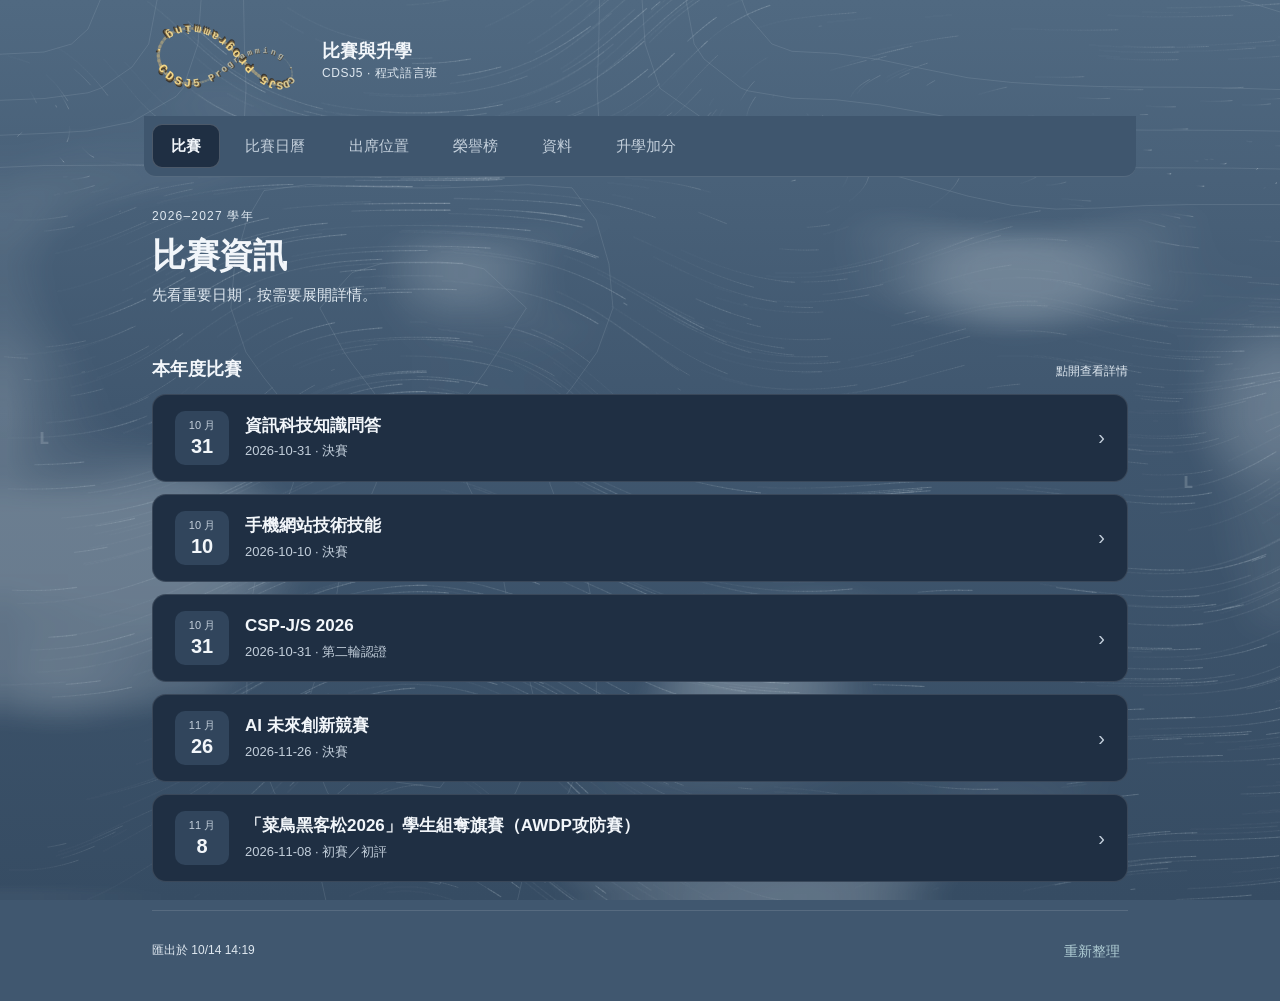
==== index.html @ ed8c8bef "手機網站決賽得獎及知識問答初賽結果（2026-10-14）" ====
<!doctype html>
<html lang="zh-Hant">
<head><meta name="site-mode" content="static">
<meta charset="utf-8">
<meta name="robots" content="noindex,nofollow,noarchive,nosnippet">
<meta name="googlebot" content="noindex,nofollow,noarchive,nosnippet">
<meta name="viewport" content="width=device-width, initial-scale=1, viewport-fit=cover">
<meta name="theme-color" content="#3c536b">
<title>比賽與升學 · CDSJ5</title>
<link rel="icon" href="data:image/svg+xml,%3Csvg xmlns='http://www.w3.org/2000/svg' viewBox='0 0 64 64'%3E%3Crect width='64' height='64' rx='14' fill='%231f2f43'/%3E%3Cpath d='M32 32C22 20 9 22 9 32s13 12 23 0s23-10 23 0s-13 12-23 0' fill='none' stroke='%23f0d59a' stroke-width='5' stroke-linecap='round'/%3E%3C/svg%3E">
<link rel="stylesheet" href="./styles_20261014141939.css">
<script src="./p5.min_202610071530.js" defer></script>
<script src="./marked.umd_202610071530.js" defer></script>
<script src="./purify.min_202610071530.js" defer></script>
<script src="./background_20261014141939.js" defer></script>
<script src="./logo_20261014141939.js" defer></script>
<script src="./app_20261014141939.js" defer></script>
</head>
<body>
<div id="background" aria-hidden="true"></div>
<div class="shell">
<header class="masthead">
<a href="#overview" class="brand">
<span id="class-logo" class="class-logo" role="img" aria-label="程式語言班：程式碼無限符號LOGO"><svg class="logo-fallback" viewBox="0 0 132 68" aria-hidden="true"><defs><linearGradient id="logo-gold" x1="0" x2="1"><stop offset="0" stop-color="#8fa9b6"/><stop offset=".5" stop-color="#ffd884"/><stop offset="1" stop-color="#8fa9b6"/></linearGradient></defs><path d="M66 34C42 8 12 12 12 34s30 26 54 0s54-22 54 0s-30 26-54 0" fill="none" stroke="#5a4526" stroke-width="5" stroke-linecap="round" transform="translate(1.5 2)"/><path d="M66 34C42 8 12 12 12 34s30 26 54 0s54-22 54 0s-30 26-54 0" fill="none" stroke="url(#logo-gold)" stroke-width="4" stroke-linecap="round" stroke-dasharray="3 2.4"/></svg></span>
<span class="brand-text">比賽與升學<small>CDSJ5 · 程式語言班</small></span>
</a>
</header>
<nav aria-label="主導覽">
<button data-view="overview" class="nav active">比賽</button>
<button data-view="calendar" class="nav">比賽日曆</button>
<button data-view="attendance" class="nav">出席位置</button>
<button data-view="results" class="nav">榮譽榜</button>
<button data-view="rules" class="nav">資料</button>
<button data-view="admissions" class="nav">升學加分</button>
</nav>
<main>
<div class="page-heading">
<p id="page-kicker">2026–2027 學年</p>
<h1 id="page-title">比賽資訊</h1>
<p id="page-description">先看重要日期，按需要展開詳情。</p>
</div>
<div id="status-banner" role="status" hidden></div>
<div id="content"><p class="empty">正在讀取資料…</p></div>
</main>
<footer><span id="sync-time">正在同步</span><button id="refresh" class="text-button">重新整理</button></footer>
</div>
<button id="to-top" type="button" aria-label="回到頂部" hidden>↑ 頂部</button>
<div id="toast" role="status" hidden></div>
</body>
</html>
---- styles_20261014141939.css ----
/* 比賽與升學 · CDSJ5 — 柔和灰藍配色，內容優先；背景只作淡色襯托。 */
:root{
  --page:#40576f;--page-top:#506981;--page-bottom:#364c63;
  --surface:#1f2f43;--surface-2:#27394e;--surface-3:#31455c;
  --ink:#f2f6fa;--muted:#c3cfdb;--accent:#afcdd4;--accent-ink:#12303a;
  --gold:#f0d59a;--gold-soft:#e6c57e26;--line:#ffffff1f;--line-strong:#ffffff33;
  --radius:14px;
  font-family:-apple-system,BlinkMacSystemFont,"PingFang TC","Microsoft JhengHei","Noto Sans TC",sans-serif;
  font-size:16px;line-height:1.65;color:var(--ink);background:var(--page);color-scheme:dark;
  -webkit-text-size-adjust:100%;
}
*{box-sizing:border-box}
[hidden]{display:none!important}
body{margin:0;min-height:100vh;overflow-x:hidden}
body::before{content:"";position:fixed;inset:0;z-index:-1;background:linear-gradient(180deg,var(--page-top),var(--page) 45%,var(--page-bottom))}
button,input,select,textarea{font:inherit;color:inherit}
button{cursor:pointer;min-height:44px}
button,a,summary{-webkit-tap-highlight-color:transparent}
a{color:var(--accent);text-decoration:none}
a:hover{text-decoration:underline}
:focus-visible{outline:3px solid #d7e9ed;outline-offset:2px;border-radius:8px}
h1,h2,h3,p{margin:0}
h1{font-size:clamp(26px,3.4vw,34px);line-height:1.3;font-weight:700;letter-spacing:-.3px;margin-top:6px}
h2{font-size:18px;line-height:1.45;font-weight:650}
h3{font-size:16px}
.muted{color:var(--muted);font-size:14px}
.sr-only{position:absolute;width:1px;height:1px;padding:0;margin:-1px;overflow:hidden;clip:rect(0,0,0,0);white-space:nowrap;border:0}
.empty{text-align:center;padding:36px 10px;color:var(--muted);font-size:14px}

/* 背景：固定在內容後方，不接收任何指標事件。 */
#background{position:fixed;inset:0;z-index:0;overflow:hidden;pointer-events:none;opacity:.55}
#background canvas{display:block}
#background[data-mode="none"]{display:none}
#background.is-fallback{background:url("data:image/svg+xml,%3Csvg xmlns='http://www.w3.org/2000/svg' viewBox='0 0 1200 800' preserveAspectRatio='none'%3E%3Cg fill='%23e2eef4'%3E%3Cpath opacity='.16' d='M0 190C220 150 420 230 640 180S1040 130 1200 170V800H0z'/%3E%3Cpath opacity='.16' d='M0 400C260 340 460 450 700 380S1060 330 1200 390V800H0z'/%3E%3Cpath opacity='.18' d='M0 640C240 560 520 700 760 610S1080 560 1200 620V800H0z'/%3E%3C/g%3E%3C/svg%3E") center/cover no-repeat}

/* 版面 */
.shell{position:relative;z-index:1;max-width:1040px;margin:0 auto;padding:0 32px}
.masthead{display:flex;align-items:center;justify-content:space-between;gap:12px;padding:22px 0 16px}
.brand{display:flex;align-items:center;gap:14px;min-width:0;color:var(--ink);font-size:18px;font-weight:650;line-height:1.3}
.brand:hover{text-decoration:none}
.brand small{display:block;margin-top:3px;font-size:12px;font-weight:400;letter-spacing:.6px;color:var(--muted)}
.class-logo{position:relative;display:block;flex:none;width:156px;height:78px}
.class-logo canvas{position:absolute;inset:0;width:100%!important;height:100%!important;display:block}
.logo-fallback{width:100%;height:100%;display:block}
.logo-ready .logo-fallback{display:none}
nav{position:sticky;top:0;z-index:3;display:flex;gap:6px;margin:0 -8px;padding:8px;background:#3f566e;border-bottom:1px solid var(--line);border-radius:0 0 12px 12px}
.nav{flex:0 0 auto;border:1px solid transparent;background:transparent;color:var(--muted);border-radius:10px;padding:0 18px;font-size:15px;white-space:nowrap}
.nav:hover{background:#ffffff0f;color:var(--ink)}
.nav.active{background:var(--surface);border-color:var(--line-strong);color:var(--ink);font-weight:600}

.page-heading{padding:30px 0 22px}
#page-kicker{font-size:12px;letter-spacing:1.2px;color:var(--accent)}
#page-description{margin-top:6px;color:var(--muted);font-size:15px}
#content{min-width:0}
#status-banner{padding:12px 16px;margin-bottom:18px;border-radius:12px;background:#4f3d22;color:#ffe3a8;font-size:14px}
footer{display:flex;justify-content:space-between;align-items:center;gap:12px;margin-top:28px;padding:18px 0 28px;border-top:1px solid var(--line);color:var(--muted);font-size:12px}

/* 卡片與按鈕 */
.card{background:var(--surface);border:1px solid var(--line);border-radius:var(--radius);overflow:hidden;margin-bottom:12px}
.primary,.secondary{border-radius:10px;padding:0 18px;font-size:15px;font-weight:600;white-space:nowrap}
.primary{border:1px solid var(--accent);background:var(--accent);color:var(--accent-ink)}
.primary:hover{background:#c3dbe0}
.secondary{background:var(--surface-2);border:1px solid var(--line-strong);color:var(--ink)}
.text-button{display:inline-flex;align-items:center;min-height:44px;background:transparent;border:0;color:var(--accent);padding:0 8px;font-size:14px;border-radius:8px}
.text-button:hover{text-decoration:underline}
.pill{font-size:12px;border-radius:6px;padding:3px 8px;background:var(--surface-3);color:var(--muted);white-space:nowrap}
.section-heading{display:flex;justify-content:space-between;align-items:baseline;gap:12px;margin:26px 0 12px}
.section-heading small{color:var(--muted);font-size:12px;text-align:right}

.featured{display:flex;align-items:center;justify-content:space-between;gap:20px;padding:22px 24px;background:var(--surface-2);border-color:var(--line-strong);border-left:3px solid var(--accent)}
.featured .eyebrow{font-size:13px;color:var(--accent);margin-bottom:2px}
.featured h2{font-size:20px}
.featured p:not(.eyebrow){font-size:14px;color:var(--muted);margin-top:4px}

/* 可展開項目 */
summary{list-style:none;cursor:pointer}
summary::-webkit-details-marker{display:none}
details>summary{display:flex;align-items:center;gap:16px;padding:16px 22px;min-height:56px}
details.card>summary:hover{background:#ffffff08}
.chevron{flex:none;font-size:20px;color:var(--muted);transition:transform .2s}
details[open]>summary>.chevron{transform:rotate(90deg)}
.competition-title{flex:1;min-width:0}
.competition-title h2{font-size:17px}
.competition-title p{font-size:13px;color:var(--muted);margin-top:2px}
.date-block{flex:none;width:54px;padding:8px 4px;border-radius:10px;background:var(--surface-3);text-align:center;line-height:1.1}
.date-block small{display:block;font-size:11px;color:var(--muted);margin-bottom:4px}
.date-block strong{display:block;font-size:20px;font-weight:650;color:var(--ink)}
.detail-body{padding:0 22px 20px;border-top:1px solid var(--line)}
.detail-body>.primary{margin-right:6px}
.kv{display:grid;grid-template-columns:96px 1fr;gap:10px 18px;margin:0 0 16px;padding-top:18px;font-size:14px}
.kv dt{color:var(--muted)}
.kv dd{margin:0;white-space:pre-line;overflow-wrap:anywhere}
.subdetail{border-top:1px solid var(--line);margin-top:14px}
.subdetail+.subdetail{margin-top:0}
.subdetail>summary{padding:0;min-height:48px;justify-content:space-between;font-size:14px;color:var(--muted)}
.subdetail>summary:hover{color:var(--ink)}
.subdetail .kv{padding-top:6px}
.team-row{padding:12px 0;border-top:1px solid #ffffff12}
.team-row p{margin-top:4px;font-size:13px;color:var(--muted)}
.student{font-size:16px;font-weight:600}
.student small{display:block;font-size:12px;font-weight:400;color:var(--muted)}
.team-row .students{margin-bottom:0}

/* 搜尋、篩選、學年切換 */
.searchbar{display:flex;gap:10px;margin-bottom:18px}
.searchbar input,.searchbar select,.field select{min-height:48px;border:1px solid var(--line-strong);background:var(--surface);color:var(--ink);border-radius:12px;font-size:16px}
.searchbar input{flex:1;min-width:0;padding:0 16px}
.searchbar input::placeholder{color:#93a6b9}
.searchbar select{flex:none;max-width:150px;padding:0 10px}
.tabs{display:inline-flex;gap:4px;margin-bottom:16px;padding:4px;background:#1f2f43b3;border:1px solid var(--line);border-radius:12px}
.tabs button{border:0;background:transparent;color:var(--muted);border-radius:9px;padding:0 18px;font-size:15px}
.tabs button small{font-size:12px;opacity:.85}
.tabs button.active{background:var(--surface-3);color:var(--ink);font-weight:600}

/* 出席位置 */
.venue{padding:20px 22px;margin-bottom:18px}
.venue>p{font-size:14px;color:var(--muted);margin:4px 0 12px}
.venue .kv{padding-top:0;margin-bottom:0}
.times{display:flex;flex-wrap:wrap;gap:8px 36px;padding-top:12px;border-top:1px solid var(--line);font-size:14px;color:var(--muted)}
.times strong{font-size:20px;color:var(--ink);margin-right:6px}
.times small{display:block;font-size:13px}
.venue>.notice-rule{margin:12px 0 0;font-size:13px}
.attendance-grid{display:grid;grid-template-columns:repeat(2,minmax(0,1fr));gap:12px}
.attendance-grid .card{margin:0}
.attendance-grid>.empty{grid-column:1/-1}
.room-heading{display:flex;align-items:center;justify-content:space-between;gap:10px;padding:14px 20px;border-bottom:1px solid var(--line)}
.room-number{font-size:22px;font-weight:650;color:var(--accent)}
.room-number small{font-size:13px;font-weight:400;color:var(--muted)}
.attend-body{padding:16px 20px 6px}
.students{display:flex;flex-wrap:wrap;gap:8px 20px;margin-bottom:10px}
.attend-body .muted{font-size:13px;margin-bottom:4px}
.attend-body .text-button{padding-left:0}
.attend-body .subdetail{margin-top:4px}

/* 成績：同一張表，手機改為逐筆卡片。 */
.results-note{color:var(--muted);font-size:13px;margin-bottom:14px}
.results-table-wrap{overflow:hidden}
.results-table{width:100%;border-collapse:collapse;table-layout:fixed;font-size:14px}
.results-table th{padding:12px 16px;text-align:left;font-size:12px;font-weight:500;color:var(--muted);background:#ffffff0a;border-bottom:1px solid var(--line)}
.results-table th:nth-child(1){width:17%}.results-table th:nth-child(2){width:16%}.results-table th:nth-child(3){width:30%}.results-table th:nth-child(4){width:9%;text-align:right}.results-table th:nth-child(5){width:28%}
.results-table td{padding:14px 16px;border-bottom:1px solid var(--line);vertical-align:top;overflow-wrap:anywhere}
.results-table tr:last-child td{border-bottom:0}
.results-table td small{display:block;margin-top:3px;font-size:12px;font-weight:400;line-height:1.5;color:var(--muted)}
.results-table .student{font-size:15px}
.results-table .empty{text-align:center}
.result-date strong{font-size:13px;font-weight:500;white-space:nowrap}
.result-score-cell{text-align:right}
.result-score-cell strong{font-size:20px;line-height:1.3;color:var(--accent)}
.award-label{font-size:13px;line-height:1.6}
.award-label.is-award{display:inline-block;padding:2px 9px;border-radius:6px;background:var(--gold-soft);color:var(--gold)}

/* 榮譽榜 */
.honour{padding:16px 20px}
.honour-top{display:flex;align-items:center;justify-content:space-between;gap:10px;margin-bottom:6px}
.honour-date{font-size:13px;font-weight:600;color:var(--accent)}
.honour h3{font-size:16px;line-height:1.5;margin-bottom:8px}
.honour-students{margin-top:10px;font-size:15px;line-height:1.75;white-space:pre-line;overflow-wrap:anywhere}
.honour-org{margin-top:8px;font-size:12px;line-height:1.6;color:var(--muted);overflow-wrap:anywhere}

/* 資料頁 */
.document>summary{justify-content:space-between;font-size:16px;font-weight:600}
.document-body{padding:0 22px 20px;font-size:14px;overflow-wrap:anywhere}
.document-body p{margin-bottom:12px}
.document-body h1{font-size:20px;margin:0 0 10px}
.document-body h2{font-size:17px;margin:20px 0 10px}
.document-body h3{font-size:15px;margin:18px 0 8px}
.document-body table{display:block;max-width:100%;overflow-x:auto;border-collapse:collapse}
.document-body td,.document-body th{padding:8px;border:1px solid var(--line);min-width:95px;text-align:left;vertical-align:top}
.document-body th{background:#ffffff0a;color:var(--muted);font-weight:500}
.document-body ul,.document-body ol{padding-left:22px}
.document-body blockquote{margin:12px 0;padding-left:13px;border-left:3px solid var(--accent);color:var(--muted)}
.document-body code{font-family:ui-monospace,Menlo,monospace;font-size:.92em}
.source-link{display:flex;align-items:center;min-height:48px;padding:8px 0;border-bottom:1px solid var(--line)}
#admissions-guide{display:block;width:100%;border:0;min-height:900px}
.guide-share{display:flex;flex-wrap:wrap;align-items:center;gap:6px 10px;margin:0 0 12px;font-size:.95rem}
.guide-share a{overflow-wrap:anywhere}
.guide-share button{min-height:36px;padding:4px 12px;border:1px solid var(--line);border-radius:8px;background:transparent;color:inherit;font:inherit;cursor:pointer}
.public-notices .document-body{padding-top:18px}
.public-notices .document-body h2{margin-top:0}
.public-notices .source-link:last-child{border-bottom:0}
.attendance-grid{margin-bottom:12px}
.roster-label{margin:14px 0 8px!important;padding-top:12px;border-top:1px solid var(--line);font-size:12px!important}
.venue .students{margin-bottom:0}
.attendance-grid .room-heading:last-child{border-bottom:0}

/* 提示 */
/* 比賽日曆 */
.cal-list{padding:4px 0}
.cal-row{display:flex;align-items:center;gap:14px;padding:12px 22px;border-top:1px solid #ffffff12;font-size:14px}
.cal-row:first-child{border-top:0}
.cal-row p{overflow-wrap:anywhere}
.cal-row .competition-title h3{font-size:15px;font-weight:600}
.cal-when{flex:none;width:54px;text-align:center;color:var(--muted);font-variant-numeric:tabular-nums}
.cal-row.is-soon .date-block{background:var(--gold-soft)}
.cal-row.is-soon .date-block strong{color:var(--gold)}
.pill.cal-gold{background:var(--gold-soft);color:var(--gold)}
.pill.cal-est{margin-left:4px;vertical-align:middle}
.cal-tabs{display:flex;flex-wrap:wrap;width:fit-content;max-width:100%}
.cal-foot{margin-top:18px}
@media(max-width:640px){.cal-row{padding:12px 16px}.cal-tabs button{padding:0 12px}}
#to-top{position:fixed;right:16px;bottom:calc(18px + env(safe-area-inset-bottom,0px));z-index:9;min-height:44px;padding:0 14px;border-radius:999px;border:1px solid var(--line-strong);background:var(--surface);color:var(--ink);font-size:13px;box-shadow:0 4px 14px #0000004d}
#toast{position:fixed;left:50%;bottom:28px;transform:translateX(-50%);z-index:10;max-width:calc(100% - 32px);padding:10px 18px;border-radius:10px;background:#e3eef1;color:#12303a;font-size:14px}

@media(max-width:820px){.shell{padding:0 24px}}
@media(max-width:640px){
  .shell{padding:0 16px}
  .masthead{padding:14px 0 10px}
  .brand{gap:10px;font-size:16px}
  .brand small{font-size:12px;letter-spacing:.3px}
  .class-logo{width:112px;height:58px}
  nav{gap:2px;margin:0 -16px;padding:6px 10px;border-radius:0}
  .nav{flex:1 1 auto;padding:0 4px;font-size:14px}
  .page-heading{padding:22px 0 18px}
  .featured{display:block;padding:18px}
  .featured .primary{width:100%;margin-top:14px}
  details>summary{padding:14px 16px;gap:12px}
  .competition-title h2{font-size:16px}
  .date-block{width:50px}
  .detail-body{padding:0 16px 16px}
  .detail-body>.primary{width:100%;margin:0 0 4px}
  .kv{grid-template-columns:78px 1fr;gap:8px 12px}
  .attendance-grid{grid-template-columns:1fr}
  .venue{padding:18px 16px}
  .room-heading{padding:14px 16px}
  .attend-body{padding:14px 16px 4px}
  .searchbar{gap:8px}
  .searchbar select{max-width:122px;font-size:15px}
  .tabs{display:flex}
  .tabs button{flex:1;padding:0 4px;font-size:14px}
  .honour{padding:14px 16px}
  .document-body{padding:0 16px 16px}
  footer{padding-bottom:max(22px,env(safe-area-inset-bottom))}
  #toast{bottom:20px}

  .results-table,.results-table tbody{display:block}
  .results-table thead{display:none}
  .results-table tr{display:grid;grid-template-columns:minmax(0,1fr) auto;gap:6px 14px;padding:16px;border-bottom:1px solid var(--line)}
  .results-table tr:last-child{border-bottom:0}
  .results-table td{display:block;padding:0;border:0}
  .result-date{grid-column:1/-1;display:flex!important;align-items:baseline;justify-content:space-between;gap:8px;color:var(--muted)}
  .result-date small{margin-top:0!important}
  .result-person{grid-column:1;grid-row:2}
  .result-score-cell{grid-column:2;grid-row:2}
  .result-score-cell small{display:inline!important;margin-left:2px}
  .result-competition{grid-column:1/-1;line-height:1.5}
  .result-award{grid-column:1/-1}
  .results-table td.empty{grid-column:1/-1}
  .results-table .student{font-size:16px}
}
@media(prefers-reduced-motion:reduce){*{transition:none!important;scroll-behavior:auto!important}}

/* 直接落在背景上的說明文字用較亮的顏色，確保在淺色浪面上仍清楚。 */
#page-kicker,#page-description,.results-note,.section-heading small,footer,.brand small{color:#dfe8f0}
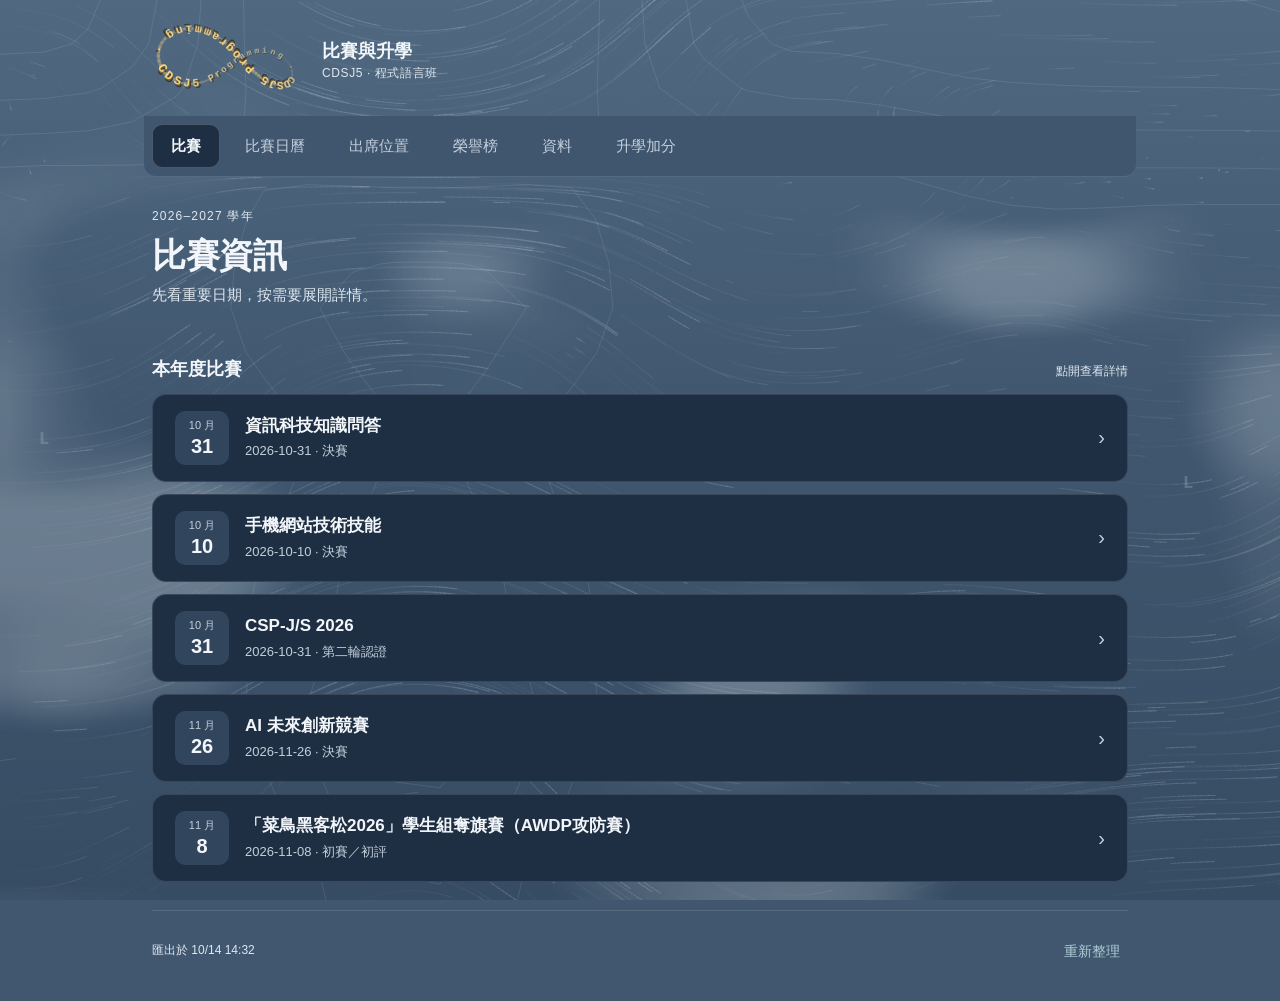
==== commit 12939455: "榮譽榜：卓越獎列為獎項" ====
--- a/index.html
+++ b/index.html
@@ -8,13 +8,13 @@
 <meta name="theme-color" content="#3c536b">
 <title>比賽與升學 · CDSJ5</title>
 <link rel="icon" href="data:image/svg+xml,%3Csvg xmlns='http://www.w3.org/2000/svg' viewBox='0 0 64 64'%3E%3Crect width='64' height='64' rx='14' fill='%231f2f43'/%3E%3Cpath d='M32 32C22 20 9 22 9 32s13 12 23 0s23-10 23 0s-13 12-23 0' fill='none' stroke='%23f0d59a' stroke-width='5' stroke-linecap='round'/%3E%3C/svg%3E">
-<link rel="stylesheet" href="./styles_20261014141939.css">
+<link rel="stylesheet" href="./styles_20261014143201.css">
 <script src="./p5.min_202610071530.js" defer></script>
 <script src="./marked.umd_202610071530.js" defer></script>
 <script src="./purify.min_202610071530.js" defer></script>
-<script src="./background_20261014141939.js" defer></script>
-<script src="./logo_20261014141939.js" defer></script>
-<script src="./app_20261014141939.js" defer></script>
+<script src="./background_20261014143201.js" defer></script>
+<script src="./logo_20261014143201.js" defer></script>
+<script src="./app_20261014143201.js" defer></script>
 </head>
 <body>
 <div id="background" aria-hidden="true"></div>
--- a/styles_20261014143201.css
+++ b/styles_20261014143201.css
@@ -0,0 +1,253 @@
+/* 比賽與升學 · CDSJ5 — 柔和灰藍配色，內容優先；背景只作淡色襯托。 */
+:root{
+  --page:#40576f;--page-top:#506981;--page-bottom:#364c63;
+  --surface:#1f2f43;--surface-2:#27394e;--surface-3:#31455c;
+  --ink:#f2f6fa;--muted:#c3cfdb;--accent:#afcdd4;--accent-ink:#12303a;
+  --gold:#f0d59a;--gold-soft:#e6c57e26;--line:#ffffff1f;--line-strong:#ffffff33;
+  --radius:14px;
+  font-family:-apple-system,BlinkMacSystemFont,"PingFang TC","Microsoft JhengHei","Noto Sans TC",sans-serif;
+  font-size:16px;line-height:1.65;color:var(--ink);background:var(--page);color-scheme:dark;
+  -webkit-text-size-adjust:100%;
+}
+*{box-sizing:border-box}
+[hidden]{display:none!important}
+body{margin:0;min-height:100vh;overflow-x:hidden}
+body::before{content:"";position:fixed;inset:0;z-index:-1;background:linear-gradient(180deg,var(--page-top),var(--page) 45%,var(--page-bottom))}
+button,input,select,textarea{font:inherit;color:inherit}
+button{cursor:pointer;min-height:44px}
+button,a,summary{-webkit-tap-highlight-color:transparent}
+a{color:var(--accent);text-decoration:none}
+a:hover{text-decoration:underline}
+:focus-visible{outline:3px solid #d7e9ed;outline-offset:2px;border-radius:8px}
+h1,h2,h3,p{margin:0}
+h1{font-size:clamp(26px,3.4vw,34px);line-height:1.3;font-weight:700;letter-spacing:-.3px;margin-top:6px}
+h2{font-size:18px;line-height:1.45;font-weight:650}
+h3{font-size:16px}
+.muted{color:var(--muted);font-size:14px}
+.sr-only{position:absolute;width:1px;height:1px;padding:0;margin:-1px;overflow:hidden;clip:rect(0,0,0,0);white-space:nowrap;border:0}
+.empty{text-align:center;padding:36px 10px;color:var(--muted);font-size:14px}
+
+/* 背景：固定在內容後方，不接收任何指標事件。 */
+#background{position:fixed;inset:0;z-index:0;overflow:hidden;pointer-events:none;opacity:.55}
+#background canvas{display:block}
+#background[data-mode="none"]{display:none}
+#background.is-fallback{background:url("data:image/svg+xml,%3Csvg xmlns='http://www.w3.org/2000/svg' viewBox='0 0 1200 800' preserveAspectRatio='none'%3E%3Cg fill='%23e2eef4'%3E%3Cpath opacity='.16' d='M0 190C220 150 420 230 640 180S1040 130 1200 170V800H0z'/%3E%3Cpath opacity='.16' d='M0 400C260 340 460 450 700 380S1060 330 1200 390V800H0z'/%3E%3Cpath opacity='.18' d='M0 640C240 560 520 700 760 610S1080 560 1200 620V800H0z'/%3E%3C/g%3E%3C/svg%3E") center/cover no-repeat}
+
+/* 版面 */
+.shell{position:relative;z-index:1;max-width:1040px;margin:0 auto;padding:0 32px}
+.masthead{display:flex;align-items:center;justify-content:space-between;gap:12px;padding:22px 0 16px}
+.brand{display:flex;align-items:center;gap:14px;min-width:0;color:var(--ink);font-size:18px;font-weight:650;line-height:1.3}
+.brand:hover{text-decoration:none}
+.brand small{display:block;margin-top:3px;font-size:12px;font-weight:400;letter-spacing:.6px;color:var(--muted)}
+.class-logo{position:relative;display:block;flex:none;width:156px;height:78px}
+.class-logo canvas{position:absolute;inset:0;width:100%!important;height:100%!important;display:block}
+.logo-fallback{width:100%;height:100%;display:block}
+.logo-ready .logo-fallback{display:none}
+nav{position:sticky;top:0;z-index:3;display:flex;gap:6px;margin:0 -8px;padding:8px;background:#3f566e;border-bottom:1px solid var(--line);border-radius:0 0 12px 12px}
+.nav{flex:0 0 auto;border:1px solid transparent;background:transparent;color:var(--muted);border-radius:10px;padding:0 18px;font-size:15px;white-space:nowrap}
+.nav:hover{background:#ffffff0f;color:var(--ink)}
+.nav.active{background:var(--surface);border-color:var(--line-strong);color:var(--ink);font-weight:600}
+
+.page-heading{padding:30px 0 22px}
+#page-kicker{font-size:12px;letter-spacing:1.2px;color:var(--accent)}
+#page-description{margin-top:6px;color:var(--muted);font-size:15px}
+#content{min-width:0}
+#status-banner{padding:12px 16px;margin-bottom:18px;border-radius:12px;background:#4f3d22;color:#ffe3a8;font-size:14px}
+footer{display:flex;justify-content:space-between;align-items:center;gap:12px;margin-top:28px;padding:18px 0 28px;border-top:1px solid var(--line);color:var(--muted);font-size:12px}
+
+/* 卡片與按鈕 */
+.card{background:var(--surface);border:1px solid var(--line);border-radius:var(--radius);overflow:hidden;margin-bottom:12px}
+.primary,.secondary{border-radius:10px;padding:0 18px;font-size:15px;font-weight:600;white-space:nowrap}
+.primary{border:1px solid var(--accent);background:var(--accent);color:var(--accent-ink)}
+.primary:hover{background:#c3dbe0}
+.secondary{background:var(--surface-2);border:1px solid var(--line-strong);color:var(--ink)}
+.text-button{display:inline-flex;align-items:center;min-height:44px;background:transparent;border:0;color:var(--accent);padding:0 8px;font-size:14px;border-radius:8px}
+.text-button:hover{text-decoration:underline}
+.pill{font-size:12px;border-radius:6px;padding:3px 8px;background:var(--surface-3);color:var(--muted);white-space:nowrap}
+.section-heading{display:flex;justify-content:space-between;align-items:baseline;gap:12px;margin:26px 0 12px}
+.section-heading small{color:var(--muted);font-size:12px;text-align:right}
+
+.featured{display:flex;align-items:center;justify-content:space-between;gap:20px;padding:22px 24px;background:var(--surface-2);border-color:var(--line-strong);border-left:3px solid var(--accent)}
+.featured .eyebrow{font-size:13px;color:var(--accent);margin-bottom:2px}
+.featured h2{font-size:20px}
+.featured p:not(.eyebrow){font-size:14px;color:var(--muted);margin-top:4px}
+
+/* 可展開項目 */
+summary{list-style:none;cursor:pointer}
+summary::-webkit-details-marker{display:none}
+details>summary{display:flex;align-items:center;gap:16px;padding:16px 22px;min-height:56px}
+details.card>summary:hover{background:#ffffff08}
+.chevron{flex:none;font-size:20px;color:var(--muted);transition:transform .2s}
+details[open]>summary>.chevron{transform:rotate(90deg)}
+.competition-title{flex:1;min-width:0}
+.competition-title h2{font-size:17px}
+.competition-title p{font-size:13px;color:var(--muted);margin-top:2px}
+.date-block{flex:none;width:54px;padding:8px 4px;border-radius:10px;background:var(--surface-3);text-align:center;line-height:1.1}
+.date-block small{display:block;font-size:11px;color:var(--muted);margin-bottom:4px}
+.date-block strong{display:block;font-size:20px;font-weight:650;color:var(--ink)}
+.detail-body{padding:0 22px 20px;border-top:1px solid var(--line)}
+.detail-body>.primary{margin-right:6px}
+.kv{display:grid;grid-template-columns:96px 1fr;gap:10px 18px;margin:0 0 16px;padding-top:18px;font-size:14px}
+.kv dt{color:var(--muted)}
+.kv dd{margin:0;white-space:pre-line;overflow-wrap:anywhere}
+.subdetail{border-top:1px solid var(--line);margin-top:14px}
+.subdetail+.subdetail{margin-top:0}
+.subdetail>summary{padding:0;min-height:48px;justify-content:space-between;font-size:14px;color:var(--muted)}
+.subdetail>summary:hover{color:var(--ink)}
+.subdetail .kv{padding-top:6px}
+.team-row{padding:12px 0;border-top:1px solid #ffffff12}
+.team-row p{margin-top:4px;font-size:13px;color:var(--muted)}
+.student{font-size:16px;font-weight:600}
+.student small{display:block;font-size:12px;font-weight:400;color:var(--muted)}
+.team-row .students{margin-bottom:0}
+
+/* 搜尋、篩選、學年切換 */
+.searchbar{display:flex;gap:10px;margin-bottom:18px}
+.searchbar input,.searchbar select,.field select{min-height:48px;border:1px solid var(--line-strong);background:var(--surface);color:var(--ink);border-radius:12px;font-size:16px}
+.searchbar input{flex:1;min-width:0;padding:0 16px}
+.searchbar input::placeholder{color:#93a6b9}
+.searchbar select{flex:none;max-width:150px;padding:0 10px}
+.tabs{display:inline-flex;gap:4px;margin-bottom:16px;padding:4px;background:#1f2f43b3;border:1px solid var(--line);border-radius:12px}
+.tabs button{border:0;background:transparent;color:var(--muted);border-radius:9px;padding:0 18px;font-size:15px}
+.tabs button small{font-size:12px;opacity:.85}
+.tabs button.active{background:var(--surface-3);color:var(--ink);font-weight:600}
+
+/* 出席位置 */
+.venue{padding:20px 22px;margin-bottom:18px}
+.venue>p{font-size:14px;color:var(--muted);margin:4px 0 12px}
+.venue .kv{padding-top:0;margin-bottom:0}
+.times{display:flex;flex-wrap:wrap;gap:8px 36px;padding-top:12px;border-top:1px solid var(--line);font-size:14px;color:var(--muted)}
+.times strong{font-size:20px;color:var(--ink);margin-right:6px}
+.times small{display:block;font-size:13px}
+.venue>.notice-rule{margin:12px 0 0;font-size:13px}
+.attendance-grid{display:grid;grid-template-columns:repeat(2,minmax(0,1fr));gap:12px}
+.attendance-grid .card{margin:0}
+.attendance-grid>.empty{grid-column:1/-1}
+.room-heading{display:flex;align-items:center;justify-content:space-between;gap:10px;padding:14px 20px;border-bottom:1px solid var(--line)}
+.room-number{font-size:22px;font-weight:650;color:var(--accent)}
+.room-number small{font-size:13px;font-weight:400;color:var(--muted)}
+.attend-body{padding:16px 20px 6px}
+.students{display:flex;flex-wrap:wrap;gap:8px 20px;margin-bottom:10px}
+.attend-body .muted{font-size:13px;margin-bottom:4px}
+.attend-body .text-button{padding-left:0}
+.attend-body .subdetail{margin-top:4px}
+
+/* 成績：同一張表，手機改為逐筆卡片。 */
+.results-note{color:var(--muted);font-size:13px;margin-bottom:14px}
+.results-table-wrap{overflow:hidden}
+.results-table{width:100%;border-collapse:collapse;table-layout:fixed;font-size:14px}
+.results-table th{padding:12px 16px;text-align:left;font-size:12px;font-weight:500;color:var(--muted);background:#ffffff0a;border-bottom:1px solid var(--line)}
+.results-table th:nth-child(1){width:17%}.results-table th:nth-child(2){width:16%}.results-table th:nth-child(3){width:30%}.results-table th:nth-child(4){width:9%;text-align:right}.results-table th:nth-child(5){width:28%}
+.results-table td{padding:14px 16px;border-bottom:1px solid var(--line);vertical-align:top;overflow-wrap:anywhere}
+.results-table tr:last-child td{border-bottom:0}
+.results-table td small{display:block;margin-top:3px;font-size:12px;font-weight:400;line-height:1.5;color:var(--muted)}
+.results-table .student{font-size:15px}
+.results-table .empty{text-align:center}
+.result-date strong{font-size:13px;font-weight:500;white-space:nowrap}
+.result-score-cell{text-align:right}
+.result-score-cell strong{font-size:20px;line-height:1.3;color:var(--accent)}
+.award-label{font-size:13px;line-height:1.6}
+.award-label.is-award{display:inline-block;padding:2px 9px;border-radius:6px;background:var(--gold-soft);color:var(--gold)}
+
+/* 榮譽榜 */
+.honour{padding:16px 20px}
+.honour-top{display:flex;align-items:center;justify-content:space-between;gap:10px;margin-bottom:6px}
+.honour-date{font-size:13px;font-weight:600;color:var(--accent)}
+.honour h3{font-size:16px;line-height:1.5;margin-bottom:8px}
+.honour-students{margin-top:10px;font-size:15px;line-height:1.75;white-space:pre-line;overflow-wrap:anywhere}
+.honour-org{margin-top:8px;font-size:12px;line-height:1.6;color:var(--muted);overflow-wrap:anywhere}
+
+/* 資料頁 */
+.document>summary{justify-content:space-between;font-size:16px;font-weight:600}
+.document-body{padding:0 22px 20px;font-size:14px;overflow-wrap:anywhere}
+.document-body p{margin-bottom:12px}
+.document-body h1{font-size:20px;margin:0 0 10px}
+.document-body h2{font-size:17px;margin:20px 0 10px}
+.document-body h3{font-size:15px;margin:18px 0 8px}
+.document-body table{display:block;max-width:100%;overflow-x:auto;border-collapse:collapse}
+.document-body td,.document-body th{padding:8px;border:1px solid var(--line);min-width:95px;text-align:left;vertical-align:top}
+.document-body th{background:#ffffff0a;color:var(--muted);font-weight:500}
+.document-body ul,.document-body ol{padding-left:22px}
+.document-body blockquote{margin:12px 0;padding-left:13px;border-left:3px solid var(--accent);color:var(--muted)}
+.document-body code{font-family:ui-monospace,Menlo,monospace;font-size:.92em}
+.source-link{display:flex;align-items:center;min-height:48px;padding:8px 0;border-bottom:1px solid var(--line)}
+#admissions-guide{display:block;width:100%;border:0;min-height:900px}
+.guide-share{display:flex;flex-wrap:wrap;align-items:center;gap:6px 10px;margin:0 0 12px;font-size:.95rem}
+.guide-share a{overflow-wrap:anywhere}
+.guide-share button{min-height:36px;padding:4px 12px;border:1px solid var(--line);border-radius:8px;background:transparent;color:inherit;font:inherit;cursor:pointer}
+.public-notices .document-body{padding-top:18px}
+.public-notices .document-body h2{margin-top:0}
+.public-notices .source-link:last-child{border-bottom:0}
+.attendance-grid{margin-bottom:12px}
+.roster-label{margin:14px 0 8px!important;padding-top:12px;border-top:1px solid var(--line);font-size:12px!important}
+.venue .students{margin-bottom:0}
+.attendance-grid .room-heading:last-child{border-bottom:0}
+
+/* 提示 */
+/* 比賽日曆 */
+.cal-list{padding:4px 0}
+.cal-row{display:flex;align-items:center;gap:14px;padding:12px 22px;border-top:1px solid #ffffff12;font-size:14px}
+.cal-row:first-child{border-top:0}
+.cal-row p{overflow-wrap:anywhere}
+.cal-row .competition-title h3{font-size:15px;font-weight:600}
+.cal-when{flex:none;width:54px;text-align:center;color:var(--muted);font-variant-numeric:tabular-nums}
+.cal-row.is-soon .date-block{background:var(--gold-soft)}
+.cal-row.is-soon .date-block strong{color:var(--gold)}
+.pill.cal-gold{background:var(--gold-soft);color:var(--gold)}
+.pill.cal-est{margin-left:4px;vertical-align:middle}
+.cal-tabs{display:flex;flex-wrap:wrap;width:fit-content;max-width:100%}
+.cal-foot{margin-top:18px}
+@media(max-width:640px){.cal-row{padding:12px 16px}.cal-tabs button{padding:0 12px}}
+#to-top{position:fixed;right:16px;bottom:calc(18px + env(safe-area-inset-bottom,0px));z-index:9;min-height:44px;padding:0 14px;border-radius:999px;border:1px solid var(--line-strong);background:var(--surface);color:var(--ink);font-size:13px;box-shadow:0 4px 14px #0000004d}
+#toast{position:fixed;left:50%;bottom:28px;transform:translateX(-50%);z-index:10;max-width:calc(100% - 32px);padding:10px 18px;border-radius:10px;background:#e3eef1;color:#12303a;font-size:14px}
+
+@media(max-width:820px){.shell{padding:0 24px}}
+@media(max-width:640px){
+  .shell{padding:0 16px}
+  .masthead{padding:14px 0 10px}
+  .brand{gap:10px;font-size:16px}
+  .brand small{font-size:12px;letter-spacing:.3px}
+  .class-logo{width:112px;height:58px}
+  nav{gap:2px;margin:0 -16px;padding:6px 10px;border-radius:0}
+  .nav{flex:1 1 auto;padding:0 4px;font-size:14px}
+  .page-heading{padding:22px 0 18px}
+  .featured{display:block;padding:18px}
+  .featured .primary{width:100%;margin-top:14px}
+  details>summary{padding:14px 16px;gap:12px}
+  .competition-title h2{font-size:16px}
+  .date-block{width:50px}
+  .detail-body{padding:0 16px 16px}
+  .detail-body>.primary{width:100%;margin:0 0 4px}
+  .kv{grid-template-columns:78px 1fr;gap:8px 12px}
+  .attendance-grid{grid-template-columns:1fr}
+  .venue{padding:18px 16px}
+  .room-heading{padding:14px 16px}
+  .attend-body{padding:14px 16px 4px}
+  .searchbar{gap:8px}
+  .searchbar select{max-width:122px;font-size:15px}
+  .tabs{display:flex}
+  .tabs button{flex:1;padding:0 4px;font-size:14px}
+  .honour{padding:14px 16px}
+  .document-body{padding:0 16px 16px}
+  footer{padding-bottom:max(22px,env(safe-area-inset-bottom))}
+  #toast{bottom:20px}
+
+  .results-table,.results-table tbody{display:block}
+  .results-table thead{display:none}
+  .results-table tr{display:grid;grid-template-columns:minmax(0,1fr) auto;gap:6px 14px;padding:16px;border-bottom:1px solid var(--line)}
+  .results-table tr:last-child{border-bottom:0}
+  .results-table td{display:block;padding:0;border:0}
+  .result-date{grid-column:1/-1;display:flex!important;align-items:baseline;justify-content:space-between;gap:8px;color:var(--muted)}
+  .result-date small{margin-top:0!important}
+  .result-person{grid-column:1;grid-row:2}
+  .result-score-cell{grid-column:2;grid-row:2}
+  .result-score-cell small{display:inline!important;margin-left:2px}
+  .result-competition{grid-column:1/-1;line-height:1.5}
+  .result-award{grid-column:1/-1}
+  .results-table td.empty{grid-column:1/-1}
+  .results-table .student{font-size:16px}
+}
+@media(prefers-reduced-motion:reduce){*{transition:none!important;scroll-behavior:auto!important}}
+
+/* 直接落在背景上的說明文字用較亮的顏色，確保在淺色浪面上仍清楚。 */
+#page-kicker,#page-description,.results-note,.section-heading small,footer,.brand small{color:#dfe8f0}
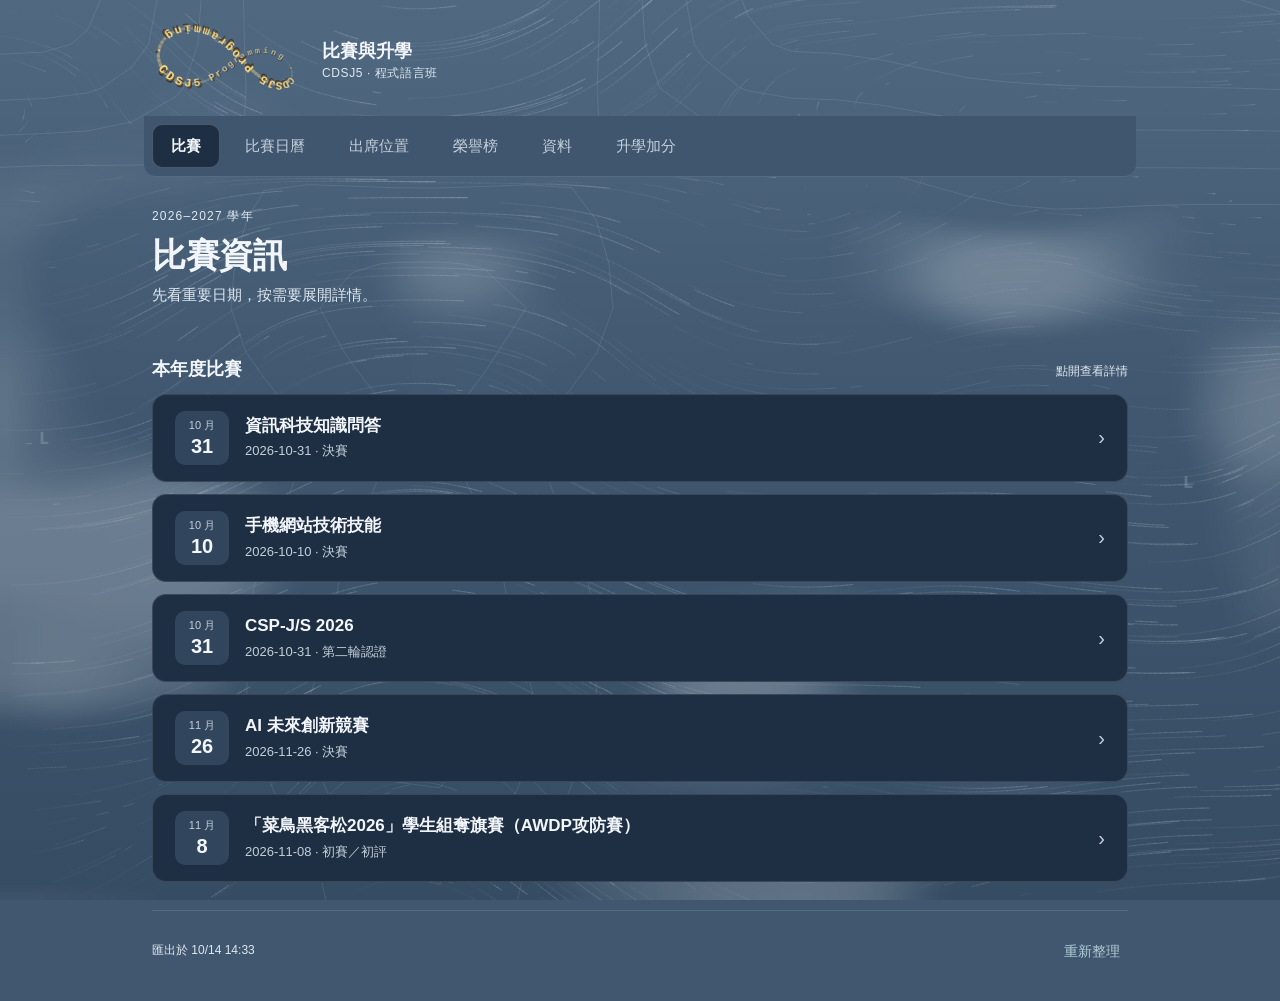
==== commit e9ee82a3: "榮譽榜決賽獎項按決賽月份；升學指南更新本校比賽進度" ====
--- a/index.html
+++ b/index.html
@@ -8,13 +8,13 @@
 <meta name="theme-color" content="#3c536b">
 <title>比賽與升學 · CDSJ5</title>
 <link rel="icon" href="data:image/svg+xml,%3Csvg xmlns='http://www.w3.org/2000/svg' viewBox='0 0 64 64'%3E%3Crect width='64' height='64' rx='14' fill='%231f2f43'/%3E%3Cpath d='M32 32C22 20 9 22 9 32s13 12 23 0s23-10 23 0s-13 12-23 0' fill='none' stroke='%23f0d59a' stroke-width='5' stroke-linecap='round'/%3E%3C/svg%3E">
-<link rel="stylesheet" href="./styles_20261014143201.css">
+<link rel="stylesheet" href="./styles_20261014143348.css">
 <script src="./p5.min_202610071530.js" defer></script>
 <script src="./marked.umd_202610071530.js" defer></script>
 <script src="./purify.min_202610071530.js" defer></script>
-<script src="./background_20261014143201.js" defer></script>
-<script src="./logo_20261014143201.js" defer></script>
-<script src="./app_20261014143201.js" defer></script>
+<script src="./background_20261014143348.js" defer></script>
+<script src="./logo_20261014143348.js" defer></script>
+<script src="./app_20261014143348.js" defer></script>
 </head>
 <body>
 <div id="background" aria-hidden="true"></div>
--- a/styles_20261014143348.css
+++ b/styles_20261014143348.css
@@ -0,0 +1,253 @@
+/* 比賽與升學 · CDSJ5 — 柔和灰藍配色，內容優先；背景只作淡色襯托。 */
+:root{
+  --page:#40576f;--page-top:#506981;--page-bottom:#364c63;
+  --surface:#1f2f43;--surface-2:#27394e;--surface-3:#31455c;
+  --ink:#f2f6fa;--muted:#c3cfdb;--accent:#afcdd4;--accent-ink:#12303a;
+  --gold:#f0d59a;--gold-soft:#e6c57e26;--line:#ffffff1f;--line-strong:#ffffff33;
+  --radius:14px;
+  font-family:-apple-system,BlinkMacSystemFont,"PingFang TC","Microsoft JhengHei","Noto Sans TC",sans-serif;
+  font-size:16px;line-height:1.65;color:var(--ink);background:var(--page);color-scheme:dark;
+  -webkit-text-size-adjust:100%;
+}
+*{box-sizing:border-box}
+[hidden]{display:none!important}
+body{margin:0;min-height:100vh;overflow-x:hidden}
+body::before{content:"";position:fixed;inset:0;z-index:-1;background:linear-gradient(180deg,var(--page-top),var(--page) 45%,var(--page-bottom))}
+button,input,select,textarea{font:inherit;color:inherit}
+button{cursor:pointer;min-height:44px}
+button,a,summary{-webkit-tap-highlight-color:transparent}
+a{color:var(--accent);text-decoration:none}
+a:hover{text-decoration:underline}
+:focus-visible{outline:3px solid #d7e9ed;outline-offset:2px;border-radius:8px}
+h1,h2,h3,p{margin:0}
+h1{font-size:clamp(26px,3.4vw,34px);line-height:1.3;font-weight:700;letter-spacing:-.3px;margin-top:6px}
+h2{font-size:18px;line-height:1.45;font-weight:650}
+h3{font-size:16px}
+.muted{color:var(--muted);font-size:14px}
+.sr-only{position:absolute;width:1px;height:1px;padding:0;margin:-1px;overflow:hidden;clip:rect(0,0,0,0);white-space:nowrap;border:0}
+.empty{text-align:center;padding:36px 10px;color:var(--muted);font-size:14px}
+
+/* 背景：固定在內容後方，不接收任何指標事件。 */
+#background{position:fixed;inset:0;z-index:0;overflow:hidden;pointer-events:none;opacity:.55}
+#background canvas{display:block}
+#background[data-mode="none"]{display:none}
+#background.is-fallback{background:url("data:image/svg+xml,%3Csvg xmlns='http://www.w3.org/2000/svg' viewBox='0 0 1200 800' preserveAspectRatio='none'%3E%3Cg fill='%23e2eef4'%3E%3Cpath opacity='.16' d='M0 190C220 150 420 230 640 180S1040 130 1200 170V800H0z'/%3E%3Cpath opacity='.16' d='M0 400C260 340 460 450 700 380S1060 330 1200 390V800H0z'/%3E%3Cpath opacity='.18' d='M0 640C240 560 520 700 760 610S1080 560 1200 620V800H0z'/%3E%3C/g%3E%3C/svg%3E") center/cover no-repeat}
+
+/* 版面 */
+.shell{position:relative;z-index:1;max-width:1040px;margin:0 auto;padding:0 32px}
+.masthead{display:flex;align-items:center;justify-content:space-between;gap:12px;padding:22px 0 16px}
+.brand{display:flex;align-items:center;gap:14px;min-width:0;color:var(--ink);font-size:18px;font-weight:650;line-height:1.3}
+.brand:hover{text-decoration:none}
+.brand small{display:block;margin-top:3px;font-size:12px;font-weight:400;letter-spacing:.6px;color:var(--muted)}
+.class-logo{position:relative;display:block;flex:none;width:156px;height:78px}
+.class-logo canvas{position:absolute;inset:0;width:100%!important;height:100%!important;display:block}
+.logo-fallback{width:100%;height:100%;display:block}
+.logo-ready .logo-fallback{display:none}
+nav{position:sticky;top:0;z-index:3;display:flex;gap:6px;margin:0 -8px;padding:8px;background:#3f566e;border-bottom:1px solid var(--line);border-radius:0 0 12px 12px}
+.nav{flex:0 0 auto;border:1px solid transparent;background:transparent;color:var(--muted);border-radius:10px;padding:0 18px;font-size:15px;white-space:nowrap}
+.nav:hover{background:#ffffff0f;color:var(--ink)}
+.nav.active{background:var(--surface);border-color:var(--line-strong);color:var(--ink);font-weight:600}
+
+.page-heading{padding:30px 0 22px}
+#page-kicker{font-size:12px;letter-spacing:1.2px;color:var(--accent)}
+#page-description{margin-top:6px;color:var(--muted);font-size:15px}
+#content{min-width:0}
+#status-banner{padding:12px 16px;margin-bottom:18px;border-radius:12px;background:#4f3d22;color:#ffe3a8;font-size:14px}
+footer{display:flex;justify-content:space-between;align-items:center;gap:12px;margin-top:28px;padding:18px 0 28px;border-top:1px solid var(--line);color:var(--muted);font-size:12px}
+
+/* 卡片與按鈕 */
+.card{background:var(--surface);border:1px solid var(--line);border-radius:var(--radius);overflow:hidden;margin-bottom:12px}
+.primary,.secondary{border-radius:10px;padding:0 18px;font-size:15px;font-weight:600;white-space:nowrap}
+.primary{border:1px solid var(--accent);background:var(--accent);color:var(--accent-ink)}
+.primary:hover{background:#c3dbe0}
+.secondary{background:var(--surface-2);border:1px solid var(--line-strong);color:var(--ink)}
+.text-button{display:inline-flex;align-items:center;min-height:44px;background:transparent;border:0;color:var(--accent);padding:0 8px;font-size:14px;border-radius:8px}
+.text-button:hover{text-decoration:underline}
+.pill{font-size:12px;border-radius:6px;padding:3px 8px;background:var(--surface-3);color:var(--muted);white-space:nowrap}
+.section-heading{display:flex;justify-content:space-between;align-items:baseline;gap:12px;margin:26px 0 12px}
+.section-heading small{color:var(--muted);font-size:12px;text-align:right}
+
+.featured{display:flex;align-items:center;justify-content:space-between;gap:20px;padding:22px 24px;background:var(--surface-2);border-color:var(--line-strong);border-left:3px solid var(--accent)}
+.featured .eyebrow{font-size:13px;color:var(--accent);margin-bottom:2px}
+.featured h2{font-size:20px}
+.featured p:not(.eyebrow){font-size:14px;color:var(--muted);margin-top:4px}
+
+/* 可展開項目 */
+summary{list-style:none;cursor:pointer}
+summary::-webkit-details-marker{display:none}
+details>summary{display:flex;align-items:center;gap:16px;padding:16px 22px;min-height:56px}
+details.card>summary:hover{background:#ffffff08}
+.chevron{flex:none;font-size:20px;color:var(--muted);transition:transform .2s}
+details[open]>summary>.chevron{transform:rotate(90deg)}
+.competition-title{flex:1;min-width:0}
+.competition-title h2{font-size:17px}
+.competition-title p{font-size:13px;color:var(--muted);margin-top:2px}
+.date-block{flex:none;width:54px;padding:8px 4px;border-radius:10px;background:var(--surface-3);text-align:center;line-height:1.1}
+.date-block small{display:block;font-size:11px;color:var(--muted);margin-bottom:4px}
+.date-block strong{display:block;font-size:20px;font-weight:650;color:var(--ink)}
+.detail-body{padding:0 22px 20px;border-top:1px solid var(--line)}
+.detail-body>.primary{margin-right:6px}
+.kv{display:grid;grid-template-columns:96px 1fr;gap:10px 18px;margin:0 0 16px;padding-top:18px;font-size:14px}
+.kv dt{color:var(--muted)}
+.kv dd{margin:0;white-space:pre-line;overflow-wrap:anywhere}
+.subdetail{border-top:1px solid var(--line);margin-top:14px}
+.subdetail+.subdetail{margin-top:0}
+.subdetail>summary{padding:0;min-height:48px;justify-content:space-between;font-size:14px;color:var(--muted)}
+.subdetail>summary:hover{color:var(--ink)}
+.subdetail .kv{padding-top:6px}
+.team-row{padding:12px 0;border-top:1px solid #ffffff12}
+.team-row p{margin-top:4px;font-size:13px;color:var(--muted)}
+.student{font-size:16px;font-weight:600}
+.student small{display:block;font-size:12px;font-weight:400;color:var(--muted)}
+.team-row .students{margin-bottom:0}
+
+/* 搜尋、篩選、學年切換 */
+.searchbar{display:flex;gap:10px;margin-bottom:18px}
+.searchbar input,.searchbar select,.field select{min-height:48px;border:1px solid var(--line-strong);background:var(--surface);color:var(--ink);border-radius:12px;font-size:16px}
+.searchbar input{flex:1;min-width:0;padding:0 16px}
+.searchbar input::placeholder{color:#93a6b9}
+.searchbar select{flex:none;max-width:150px;padding:0 10px}
+.tabs{display:inline-flex;gap:4px;margin-bottom:16px;padding:4px;background:#1f2f43b3;border:1px solid var(--line);border-radius:12px}
+.tabs button{border:0;background:transparent;color:var(--muted);border-radius:9px;padding:0 18px;font-size:15px}
+.tabs button small{font-size:12px;opacity:.85}
+.tabs button.active{background:var(--surface-3);color:var(--ink);font-weight:600}
+
+/* 出席位置 */
+.venue{padding:20px 22px;margin-bottom:18px}
+.venue>p{font-size:14px;color:var(--muted);margin:4px 0 12px}
+.venue .kv{padding-top:0;margin-bottom:0}
+.times{display:flex;flex-wrap:wrap;gap:8px 36px;padding-top:12px;border-top:1px solid var(--line);font-size:14px;color:var(--muted)}
+.times strong{font-size:20px;color:var(--ink);margin-right:6px}
+.times small{display:block;font-size:13px}
+.venue>.notice-rule{margin:12px 0 0;font-size:13px}
+.attendance-grid{display:grid;grid-template-columns:repeat(2,minmax(0,1fr));gap:12px}
+.attendance-grid .card{margin:0}
+.attendance-grid>.empty{grid-column:1/-1}
+.room-heading{display:flex;align-items:center;justify-content:space-between;gap:10px;padding:14px 20px;border-bottom:1px solid var(--line)}
+.room-number{font-size:22px;font-weight:650;color:var(--accent)}
+.room-number small{font-size:13px;font-weight:400;color:var(--muted)}
+.attend-body{padding:16px 20px 6px}
+.students{display:flex;flex-wrap:wrap;gap:8px 20px;margin-bottom:10px}
+.attend-body .muted{font-size:13px;margin-bottom:4px}
+.attend-body .text-button{padding-left:0}
+.attend-body .subdetail{margin-top:4px}
+
+/* 成績：同一張表，手機改為逐筆卡片。 */
+.results-note{color:var(--muted);font-size:13px;margin-bottom:14px}
+.results-table-wrap{overflow:hidden}
+.results-table{width:100%;border-collapse:collapse;table-layout:fixed;font-size:14px}
+.results-table th{padding:12px 16px;text-align:left;font-size:12px;font-weight:500;color:var(--muted);background:#ffffff0a;border-bottom:1px solid var(--line)}
+.results-table th:nth-child(1){width:17%}.results-table th:nth-child(2){width:16%}.results-table th:nth-child(3){width:30%}.results-table th:nth-child(4){width:9%;text-align:right}.results-table th:nth-child(5){width:28%}
+.results-table td{padding:14px 16px;border-bottom:1px solid var(--line);vertical-align:top;overflow-wrap:anywhere}
+.results-table tr:last-child td{border-bottom:0}
+.results-table td small{display:block;margin-top:3px;font-size:12px;font-weight:400;line-height:1.5;color:var(--muted)}
+.results-table .student{font-size:15px}
+.results-table .empty{text-align:center}
+.result-date strong{font-size:13px;font-weight:500;white-space:nowrap}
+.result-score-cell{text-align:right}
+.result-score-cell strong{font-size:20px;line-height:1.3;color:var(--accent)}
+.award-label{font-size:13px;line-height:1.6}
+.award-label.is-award{display:inline-block;padding:2px 9px;border-radius:6px;background:var(--gold-soft);color:var(--gold)}
+
+/* 榮譽榜 */
+.honour{padding:16px 20px}
+.honour-top{display:flex;align-items:center;justify-content:space-between;gap:10px;margin-bottom:6px}
+.honour-date{font-size:13px;font-weight:600;color:var(--accent)}
+.honour h3{font-size:16px;line-height:1.5;margin-bottom:8px}
+.honour-students{margin-top:10px;font-size:15px;line-height:1.75;white-space:pre-line;overflow-wrap:anywhere}
+.honour-org{margin-top:8px;font-size:12px;line-height:1.6;color:var(--muted);overflow-wrap:anywhere}
+
+/* 資料頁 */
+.document>summary{justify-content:space-between;font-size:16px;font-weight:600}
+.document-body{padding:0 22px 20px;font-size:14px;overflow-wrap:anywhere}
+.document-body p{margin-bottom:12px}
+.document-body h1{font-size:20px;margin:0 0 10px}
+.document-body h2{font-size:17px;margin:20px 0 10px}
+.document-body h3{font-size:15px;margin:18px 0 8px}
+.document-body table{display:block;max-width:100%;overflow-x:auto;border-collapse:collapse}
+.document-body td,.document-body th{padding:8px;border:1px solid var(--line);min-width:95px;text-align:left;vertical-align:top}
+.document-body th{background:#ffffff0a;color:var(--muted);font-weight:500}
+.document-body ul,.document-body ol{padding-left:22px}
+.document-body blockquote{margin:12px 0;padding-left:13px;border-left:3px solid var(--accent);color:var(--muted)}
+.document-body code{font-family:ui-monospace,Menlo,monospace;font-size:.92em}
+.source-link{display:flex;align-items:center;min-height:48px;padding:8px 0;border-bottom:1px solid var(--line)}
+#admissions-guide{display:block;width:100%;border:0;min-height:900px}
+.guide-share{display:flex;flex-wrap:wrap;align-items:center;gap:6px 10px;margin:0 0 12px;font-size:.95rem}
+.guide-share a{overflow-wrap:anywhere}
+.guide-share button{min-height:36px;padding:4px 12px;border:1px solid var(--line);border-radius:8px;background:transparent;color:inherit;font:inherit;cursor:pointer}
+.public-notices .document-body{padding-top:18px}
+.public-notices .document-body h2{margin-top:0}
+.public-notices .source-link:last-child{border-bottom:0}
+.attendance-grid{margin-bottom:12px}
+.roster-label{margin:14px 0 8px!important;padding-top:12px;border-top:1px solid var(--line);font-size:12px!important}
+.venue .students{margin-bottom:0}
+.attendance-grid .room-heading:last-child{border-bottom:0}
+
+/* 提示 */
+/* 比賽日曆 */
+.cal-list{padding:4px 0}
+.cal-row{display:flex;align-items:center;gap:14px;padding:12px 22px;border-top:1px solid #ffffff12;font-size:14px}
+.cal-row:first-child{border-top:0}
+.cal-row p{overflow-wrap:anywhere}
+.cal-row .competition-title h3{font-size:15px;font-weight:600}
+.cal-when{flex:none;width:54px;text-align:center;color:var(--muted);font-variant-numeric:tabular-nums}
+.cal-row.is-soon .date-block{background:var(--gold-soft)}
+.cal-row.is-soon .date-block strong{color:var(--gold)}
+.pill.cal-gold{background:var(--gold-soft);color:var(--gold)}
+.pill.cal-est{margin-left:4px;vertical-align:middle}
+.cal-tabs{display:flex;flex-wrap:wrap;width:fit-content;max-width:100%}
+.cal-foot{margin-top:18px}
+@media(max-width:640px){.cal-row{padding:12px 16px}.cal-tabs button{padding:0 12px}}
+#to-top{position:fixed;right:16px;bottom:calc(18px + env(safe-area-inset-bottom,0px));z-index:9;min-height:44px;padding:0 14px;border-radius:999px;border:1px solid var(--line-strong);background:var(--surface);color:var(--ink);font-size:13px;box-shadow:0 4px 14px #0000004d}
+#toast{position:fixed;left:50%;bottom:28px;transform:translateX(-50%);z-index:10;max-width:calc(100% - 32px);padding:10px 18px;border-radius:10px;background:#e3eef1;color:#12303a;font-size:14px}
+
+@media(max-width:820px){.shell{padding:0 24px}}
+@media(max-width:640px){
+  .shell{padding:0 16px}
+  .masthead{padding:14px 0 10px}
+  .brand{gap:10px;font-size:16px}
+  .brand small{font-size:12px;letter-spacing:.3px}
+  .class-logo{width:112px;height:58px}
+  nav{gap:2px;margin:0 -16px;padding:6px 10px;border-radius:0}
+  .nav{flex:1 1 auto;padding:0 4px;font-size:14px}
+  .page-heading{padding:22px 0 18px}
+  .featured{display:block;padding:18px}
+  .featured .primary{width:100%;margin-top:14px}
+  details>summary{padding:14px 16px;gap:12px}
+  .competition-title h2{font-size:16px}
+  .date-block{width:50px}
+  .detail-body{padding:0 16px 16px}
+  .detail-body>.primary{width:100%;margin:0 0 4px}
+  .kv{grid-template-columns:78px 1fr;gap:8px 12px}
+  .attendance-grid{grid-template-columns:1fr}
+  .venue{padding:18px 16px}
+  .room-heading{padding:14px 16px}
+  .attend-body{padding:14px 16px 4px}
+  .searchbar{gap:8px}
+  .searchbar select{max-width:122px;font-size:15px}
+  .tabs{display:flex}
+  .tabs button{flex:1;padding:0 4px;font-size:14px}
+  .honour{padding:14px 16px}
+  .document-body{padding:0 16px 16px}
+  footer{padding-bottom:max(22px,env(safe-area-inset-bottom))}
+  #toast{bottom:20px}
+
+  .results-table,.results-table tbody{display:block}
+  .results-table thead{display:none}
+  .results-table tr{display:grid;grid-template-columns:minmax(0,1fr) auto;gap:6px 14px;padding:16px;border-bottom:1px solid var(--line)}
+  .results-table tr:last-child{border-bottom:0}
+  .results-table td{display:block;padding:0;border:0}
+  .result-date{grid-column:1/-1;display:flex!important;align-items:baseline;justify-content:space-between;gap:8px;color:var(--muted)}
+  .result-date small{margin-top:0!important}
+  .result-person{grid-column:1;grid-row:2}
+  .result-score-cell{grid-column:2;grid-row:2}
+  .result-score-cell small{display:inline!important;margin-left:2px}
+  .result-competition{grid-column:1/-1;line-height:1.5}
+  .result-award{grid-column:1/-1}
+  .results-table td.empty{grid-column:1/-1}
+  .results-table .student{font-size:16px}
+}
+@media(prefers-reduced-motion:reduce){*{transition:none!important;scroll-behavior:auto!important}}
+
+/* 直接落在背景上的說明文字用較亮的顏色，確保在淺色浪面上仍清楚。 */
+#page-kicker,#page-description,.results-note,.section-heading small,footer,.brand small{color:#dfe8f0}
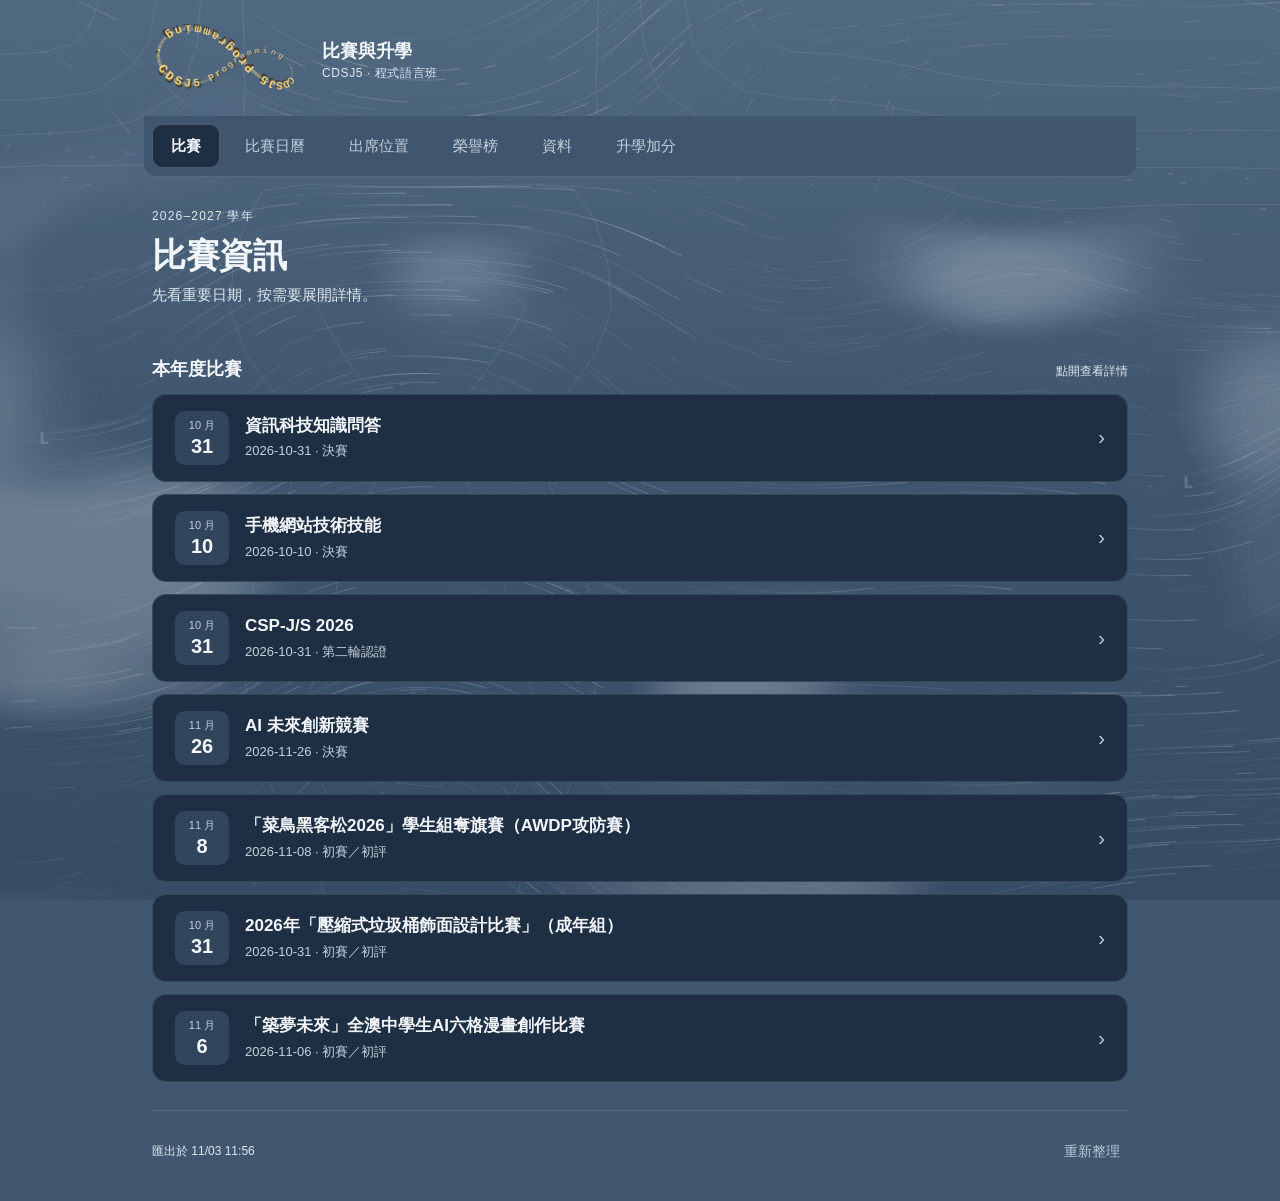
==== commit f87b32c0: "加入2026資訊科技知識問答決賽成績及歷年榮譽CSV 2627項目" ====
--- a/index.html
+++ b/index.html
@@ -8,13 +8,13 @@
 <meta name="theme-color" content="#3c536b">
 <title>比賽與升學 · CDSJ5</title>
 <link rel="icon" href="data:image/svg+xml,%3Csvg xmlns='http://www.w3.org/2000/svg' viewBox='0 0 64 64'%3E%3Crect width='64' height='64' rx='14' fill='%231f2f43'/%3E%3Cpath d='M32 32C22 20 9 22 9 32s13 12 23 0s23-10 23 0s-13 12-23 0' fill='none' stroke='%23f0d59a' stroke-width='5' stroke-linecap='round'/%3E%3C/svg%3E">
-<link rel="stylesheet" href="./styles_20261014143348.css">
+<link rel="stylesheet" href="./styles_20261103115626.css">
 <script src="./p5.min_202610071530.js" defer></script>
 <script src="./marked.umd_202610071530.js" defer></script>
 <script src="./purify.min_202610071530.js" defer></script>
-<script src="./background_20261014143348.js" defer></script>
-<script src="./logo_20261014143348.js" defer></script>
-<script src="./app_20261014143348.js" defer></script>
+<script src="./background_20261103115626.js" defer></script>
+<script src="./logo_20261103115626.js" defer></script>
+<script src="./app_20261103115626.js" defer></script>
 </head>
 <body>
 <div id="background" aria-hidden="true"></div>
--- a/styles_20261103115626.css
+++ b/styles_20261103115626.css
@@ -0,0 +1,253 @@
+/* 比賽與升學 · CDSJ5 — 柔和灰藍配色，內容優先；背景只作淡色襯托。 */
+:root{
+  --page:#40576f;--page-top:#506981;--page-bottom:#364c63;
+  --surface:#1f2f43;--surface-2:#27394e;--surface-3:#31455c;
+  --ink:#f2f6fa;--muted:#c3cfdb;--accent:#afcdd4;--accent-ink:#12303a;
+  --gold:#f0d59a;--gold-soft:#e6c57e26;--line:#ffffff1f;--line-strong:#ffffff33;
+  --radius:14px;
+  font-family:-apple-system,BlinkMacSystemFont,"PingFang TC","Microsoft JhengHei","Noto Sans TC",sans-serif;
+  font-size:16px;line-height:1.65;color:var(--ink);background:var(--page);color-scheme:dark;
+  -webkit-text-size-adjust:100%;
+}
+*{box-sizing:border-box}
+[hidden]{display:none!important}
+body{margin:0;min-height:100vh;overflow-x:hidden}
+body::before{content:"";position:fixed;inset:0;z-index:-1;background:linear-gradient(180deg,var(--page-top),var(--page) 45%,var(--page-bottom))}
+button,input,select,textarea{font:inherit;color:inherit}
+button{cursor:pointer;min-height:44px}
+button,a,summary{-webkit-tap-highlight-color:transparent}
+a{color:var(--accent);text-decoration:none}
+a:hover{text-decoration:underline}
+:focus-visible{outline:3px solid #d7e9ed;outline-offset:2px;border-radius:8px}
+h1,h2,h3,p{margin:0}
+h1{font-size:clamp(26px,3.4vw,34px);line-height:1.3;font-weight:700;letter-spacing:-.3px;margin-top:6px}
+h2{font-size:18px;line-height:1.45;font-weight:650}
+h3{font-size:16px}
+.muted{color:var(--muted);font-size:14px}
+.sr-only{position:absolute;width:1px;height:1px;padding:0;margin:-1px;overflow:hidden;clip:rect(0,0,0,0);white-space:nowrap;border:0}
+.empty{text-align:center;padding:36px 10px;color:var(--muted);font-size:14px}
+
+/* 背景：固定在內容後方，不接收任何指標事件。 */
+#background{position:fixed;inset:0;z-index:0;overflow:hidden;pointer-events:none;opacity:.55}
+#background canvas{display:block}
+#background[data-mode="none"]{display:none}
+#background.is-fallback{background:url("data:image/svg+xml,%3Csvg xmlns='http://www.w3.org/2000/svg' viewBox='0 0 1200 800' preserveAspectRatio='none'%3E%3Cg fill='%23e2eef4'%3E%3Cpath opacity='.16' d='M0 190C220 150 420 230 640 180S1040 130 1200 170V800H0z'/%3E%3Cpath opacity='.16' d='M0 400C260 340 460 450 700 380S1060 330 1200 390V800H0z'/%3E%3Cpath opacity='.18' d='M0 640C240 560 520 700 760 610S1080 560 1200 620V800H0z'/%3E%3C/g%3E%3C/svg%3E") center/cover no-repeat}
+
+/* 版面 */
+.shell{position:relative;z-index:1;max-width:1040px;margin:0 auto;padding:0 32px}
+.masthead{display:flex;align-items:center;justify-content:space-between;gap:12px;padding:22px 0 16px}
+.brand{display:flex;align-items:center;gap:14px;min-width:0;color:var(--ink);font-size:18px;font-weight:650;line-height:1.3}
+.brand:hover{text-decoration:none}
+.brand small{display:block;margin-top:3px;font-size:12px;font-weight:400;letter-spacing:.6px;color:var(--muted)}
+.class-logo{position:relative;display:block;flex:none;width:156px;height:78px}
+.class-logo canvas{position:absolute;inset:0;width:100%!important;height:100%!important;display:block}
+.logo-fallback{width:100%;height:100%;display:block}
+.logo-ready .logo-fallback{display:none}
+nav{position:sticky;top:0;z-index:3;display:flex;gap:6px;margin:0 -8px;padding:8px;background:#3f566e;border-bottom:1px solid var(--line);border-radius:0 0 12px 12px}
+.nav{flex:0 0 auto;border:1px solid transparent;background:transparent;color:var(--muted);border-radius:10px;padding:0 18px;font-size:15px;white-space:nowrap}
+.nav:hover{background:#ffffff0f;color:var(--ink)}
+.nav.active{background:var(--surface);border-color:var(--line-strong);color:var(--ink);font-weight:600}
+
+.page-heading{padding:30px 0 22px}
+#page-kicker{font-size:12px;letter-spacing:1.2px;color:var(--accent)}
+#page-description{margin-top:6px;color:var(--muted);font-size:15px}
+#content{min-width:0}
+#status-banner{padding:12px 16px;margin-bottom:18px;border-radius:12px;background:#4f3d22;color:#ffe3a8;font-size:14px}
+footer{display:flex;justify-content:space-between;align-items:center;gap:12px;margin-top:28px;padding:18px 0 28px;border-top:1px solid var(--line);color:var(--muted);font-size:12px}
+
+/* 卡片與按鈕 */
+.card{background:var(--surface);border:1px solid var(--line);border-radius:var(--radius);overflow:hidden;margin-bottom:12px}
+.primary,.secondary{border-radius:10px;padding:0 18px;font-size:15px;font-weight:600;white-space:nowrap}
+.primary{border:1px solid var(--accent);background:var(--accent);color:var(--accent-ink)}
+.primary:hover{background:#c3dbe0}
+.secondary{background:var(--surface-2);border:1px solid var(--line-strong);color:var(--ink)}
+.text-button{display:inline-flex;align-items:center;min-height:44px;background:transparent;border:0;color:var(--accent);padding:0 8px;font-size:14px;border-radius:8px}
+.text-button:hover{text-decoration:underline}
+.pill{font-size:12px;border-radius:6px;padding:3px 8px;background:var(--surface-3);color:var(--muted);white-space:nowrap}
+.section-heading{display:flex;justify-content:space-between;align-items:baseline;gap:12px;margin:26px 0 12px}
+.section-heading small{color:var(--muted);font-size:12px;text-align:right}
+
+.featured{display:flex;align-items:center;justify-content:space-between;gap:20px;padding:22px 24px;background:var(--surface-2);border-color:var(--line-strong);border-left:3px solid var(--accent)}
+.featured .eyebrow{font-size:13px;color:var(--accent);margin-bottom:2px}
+.featured h2{font-size:20px}
+.featured p:not(.eyebrow){font-size:14px;color:var(--muted);margin-top:4px}
+
+/* 可展開項目 */
+summary{list-style:none;cursor:pointer}
+summary::-webkit-details-marker{display:none}
+details>summary{display:flex;align-items:center;gap:16px;padding:16px 22px;min-height:56px}
+details.card>summary:hover{background:#ffffff08}
+.chevron{flex:none;font-size:20px;color:var(--muted);transition:transform .2s}
+details[open]>summary>.chevron{transform:rotate(90deg)}
+.competition-title{flex:1;min-width:0}
+.competition-title h2{font-size:17px}
+.competition-title p{font-size:13px;color:var(--muted);margin-top:2px}
+.date-block{flex:none;width:54px;padding:8px 4px;border-radius:10px;background:var(--surface-3);text-align:center;line-height:1.1}
+.date-block small{display:block;font-size:11px;color:var(--muted);margin-bottom:4px}
+.date-block strong{display:block;font-size:20px;font-weight:650;color:var(--ink)}
+.detail-body{padding:0 22px 20px;border-top:1px solid var(--line)}
+.detail-body>.primary{margin-right:6px}
+.kv{display:grid;grid-template-columns:96px 1fr;gap:10px 18px;margin:0 0 16px;padding-top:18px;font-size:14px}
+.kv dt{color:var(--muted)}
+.kv dd{margin:0;white-space:pre-line;overflow-wrap:anywhere}
+.subdetail{border-top:1px solid var(--line);margin-top:14px}
+.subdetail+.subdetail{margin-top:0}
+.subdetail>summary{padding:0;min-height:48px;justify-content:space-between;font-size:14px;color:var(--muted)}
+.subdetail>summary:hover{color:var(--ink)}
+.subdetail .kv{padding-top:6px}
+.team-row{padding:12px 0;border-top:1px solid #ffffff12}
+.team-row p{margin-top:4px;font-size:13px;color:var(--muted)}
+.student{font-size:16px;font-weight:600}
+.student small{display:block;font-size:12px;font-weight:400;color:var(--muted)}
+.team-row .students{margin-bottom:0}
+
+/* 搜尋、篩選、學年切換 */
+.searchbar{display:flex;gap:10px;margin-bottom:18px}
+.searchbar input,.searchbar select,.field select{min-height:48px;border:1px solid var(--line-strong);background:var(--surface);color:var(--ink);border-radius:12px;font-size:16px}
+.searchbar input{flex:1;min-width:0;padding:0 16px}
+.searchbar input::placeholder{color:#93a6b9}
+.searchbar select{flex:none;max-width:150px;padding:0 10px}
+.tabs{display:inline-flex;gap:4px;margin-bottom:16px;padding:4px;background:#1f2f43b3;border:1px solid var(--line);border-radius:12px}
+.tabs button{border:0;background:transparent;color:var(--muted);border-radius:9px;padding:0 18px;font-size:15px}
+.tabs button small{font-size:12px;opacity:.85}
+.tabs button.active{background:var(--surface-3);color:var(--ink);font-weight:600}
+
+/* 出席位置 */
+.venue{padding:20px 22px;margin-bottom:18px}
+.venue>p{font-size:14px;color:var(--muted);margin:4px 0 12px}
+.venue .kv{padding-top:0;margin-bottom:0}
+.times{display:flex;flex-wrap:wrap;gap:8px 36px;padding-top:12px;border-top:1px solid var(--line);font-size:14px;color:var(--muted)}
+.times strong{font-size:20px;color:var(--ink);margin-right:6px}
+.times small{display:block;font-size:13px}
+.venue>.notice-rule{margin:12px 0 0;font-size:13px}
+.attendance-grid{display:grid;grid-template-columns:repeat(2,minmax(0,1fr));gap:12px}
+.attendance-grid .card{margin:0}
+.attendance-grid>.empty{grid-column:1/-1}
+.room-heading{display:flex;align-items:center;justify-content:space-between;gap:10px;padding:14px 20px;border-bottom:1px solid var(--line)}
+.room-number{font-size:22px;font-weight:650;color:var(--accent)}
+.room-number small{font-size:13px;font-weight:400;color:var(--muted)}
+.attend-body{padding:16px 20px 6px}
+.students{display:flex;flex-wrap:wrap;gap:8px 20px;margin-bottom:10px}
+.attend-body .muted{font-size:13px;margin-bottom:4px}
+.attend-body .text-button{padding-left:0}
+.attend-body .subdetail{margin-top:4px}
+
+/* 成績：同一張表，手機改為逐筆卡片。 */
+.results-note{color:var(--muted);font-size:13px;margin-bottom:14px}
+.results-table-wrap{overflow:hidden}
+.results-table{width:100%;border-collapse:collapse;table-layout:fixed;font-size:14px}
+.results-table th{padding:12px 16px;text-align:left;font-size:12px;font-weight:500;color:var(--muted);background:#ffffff0a;border-bottom:1px solid var(--line)}
+.results-table th:nth-child(1){width:17%}.results-table th:nth-child(2){width:16%}.results-table th:nth-child(3){width:30%}.results-table th:nth-child(4){width:9%;text-align:right}.results-table th:nth-child(5){width:28%}
+.results-table td{padding:14px 16px;border-bottom:1px solid var(--line);vertical-align:top;overflow-wrap:anywhere}
+.results-table tr:last-child td{border-bottom:0}
+.results-table td small{display:block;margin-top:3px;font-size:12px;font-weight:400;line-height:1.5;color:var(--muted)}
+.results-table .student{font-size:15px}
+.results-table .empty{text-align:center}
+.result-date strong{font-size:13px;font-weight:500;white-space:nowrap}
+.result-score-cell{text-align:right}
+.result-score-cell strong{font-size:20px;line-height:1.3;color:var(--accent)}
+.award-label{font-size:13px;line-height:1.6}
+.award-label.is-award{display:inline-block;padding:2px 9px;border-radius:6px;background:var(--gold-soft);color:var(--gold)}
+
+/* 榮譽榜 */
+.honour{padding:16px 20px}
+.honour-top{display:flex;align-items:center;justify-content:space-between;gap:10px;margin-bottom:6px}
+.honour-date{font-size:13px;font-weight:600;color:var(--accent)}
+.honour h3{font-size:16px;line-height:1.5;margin-bottom:8px}
+.honour-students{margin-top:10px;font-size:15px;line-height:1.75;white-space:pre-line;overflow-wrap:anywhere}
+.honour-org{margin-top:8px;font-size:12px;line-height:1.6;color:var(--muted);overflow-wrap:anywhere}
+
+/* 資料頁 */
+.document>summary{justify-content:space-between;font-size:16px;font-weight:600}
+.document-body{padding:0 22px 20px;font-size:14px;overflow-wrap:anywhere}
+.document-body p{margin-bottom:12px}
+.document-body h1{font-size:20px;margin:0 0 10px}
+.document-body h2{font-size:17px;margin:20px 0 10px}
+.document-body h3{font-size:15px;margin:18px 0 8px}
+.document-body table{display:block;max-width:100%;overflow-x:auto;border-collapse:collapse}
+.document-body td,.document-body th{padding:8px;border:1px solid var(--line);min-width:95px;text-align:left;vertical-align:top}
+.document-body th{background:#ffffff0a;color:var(--muted);font-weight:500}
+.document-body ul,.document-body ol{padding-left:22px}
+.document-body blockquote{margin:12px 0;padding-left:13px;border-left:3px solid var(--accent);color:var(--muted)}
+.document-body code{font-family:ui-monospace,Menlo,monospace;font-size:.92em}
+.source-link{display:flex;align-items:center;min-height:48px;padding:8px 0;border-bottom:1px solid var(--line)}
+#admissions-guide{display:block;width:100%;border:0;min-height:900px}
+.guide-share{display:flex;flex-wrap:wrap;align-items:center;gap:6px 10px;margin:0 0 12px;font-size:.95rem}
+.guide-share a{overflow-wrap:anywhere}
+.guide-share button{min-height:36px;padding:4px 12px;border:1px solid var(--line);border-radius:8px;background:transparent;color:inherit;font:inherit;cursor:pointer}
+.public-notices .document-body{padding-top:18px}
+.public-notices .document-body h2{margin-top:0}
+.public-notices .source-link:last-child{border-bottom:0}
+.attendance-grid{margin-bottom:12px}
+.roster-label{margin:14px 0 8px!important;padding-top:12px;border-top:1px solid var(--line);font-size:12px!important}
+.venue .students{margin-bottom:0}
+.attendance-grid .room-heading:last-child{border-bottom:0}
+
+/* 提示 */
+/* 比賽日曆 */
+.cal-list{padding:4px 0}
+.cal-row{display:flex;align-items:center;gap:14px;padding:12px 22px;border-top:1px solid #ffffff12;font-size:14px}
+.cal-row:first-child{border-top:0}
+.cal-row p{overflow-wrap:anywhere}
+.cal-row .competition-title h3{font-size:15px;font-weight:600}
+.cal-when{flex:none;width:54px;text-align:center;color:var(--muted);font-variant-numeric:tabular-nums}
+.cal-row.is-soon .date-block{background:var(--gold-soft)}
+.cal-row.is-soon .date-block strong{color:var(--gold)}
+.pill.cal-gold{background:var(--gold-soft);color:var(--gold)}
+.pill.cal-est{margin-left:4px;vertical-align:middle}
+.cal-tabs{display:flex;flex-wrap:wrap;width:fit-content;max-width:100%}
+.cal-foot{margin-top:18px}
+@media(max-width:640px){.cal-row{padding:12px 16px}.cal-tabs button{padding:0 12px}}
+#to-top{position:fixed;right:16px;bottom:calc(18px + env(safe-area-inset-bottom,0px));z-index:9;min-height:44px;padding:0 14px;border-radius:999px;border:1px solid var(--line-strong);background:var(--surface);color:var(--ink);font-size:13px;box-shadow:0 4px 14px #0000004d}
+#toast{position:fixed;left:50%;bottom:28px;transform:translateX(-50%);z-index:10;max-width:calc(100% - 32px);padding:10px 18px;border-radius:10px;background:#e3eef1;color:#12303a;font-size:14px}
+
+@media(max-width:820px){.shell{padding:0 24px}}
+@media(max-width:640px){
+  .shell{padding:0 16px}
+  .masthead{padding:14px 0 10px}
+  .brand{gap:10px;font-size:16px}
+  .brand small{font-size:12px;letter-spacing:.3px}
+  .class-logo{width:112px;height:58px}
+  nav{gap:2px;margin:0 -16px;padding:6px 10px;border-radius:0}
+  .nav{flex:1 1 auto;padding:0 4px;font-size:14px}
+  .page-heading{padding:22px 0 18px}
+  .featured{display:block;padding:18px}
+  .featured .primary{width:100%;margin-top:14px}
+  details>summary{padding:14px 16px;gap:12px}
+  .competition-title h2{font-size:16px}
+  .date-block{width:50px}
+  .detail-body{padding:0 16px 16px}
+  .detail-body>.primary{width:100%;margin:0 0 4px}
+  .kv{grid-template-columns:78px 1fr;gap:8px 12px}
+  .attendance-grid{grid-template-columns:1fr}
+  .venue{padding:18px 16px}
+  .room-heading{padding:14px 16px}
+  .attend-body{padding:14px 16px 4px}
+  .searchbar{gap:8px}
+  .searchbar select{max-width:122px;font-size:15px}
+  .tabs{display:flex}
+  .tabs button{flex:1;padding:0 4px;font-size:14px}
+  .honour{padding:14px 16px}
+  .document-body{padding:0 16px 16px}
+  footer{padding-bottom:max(22px,env(safe-area-inset-bottom))}
+  #toast{bottom:20px}
+
+  .results-table,.results-table tbody{display:block}
+  .results-table thead{display:none}
+  .results-table tr{display:grid;grid-template-columns:minmax(0,1fr) auto;gap:6px 14px;padding:16px;border-bottom:1px solid var(--line)}
+  .results-table tr:last-child{border-bottom:0}
+  .results-table td{display:block;padding:0;border:0}
+  .result-date{grid-column:1/-1;display:flex!important;align-items:baseline;justify-content:space-between;gap:8px;color:var(--muted)}
+  .result-date small{margin-top:0!important}
+  .result-person{grid-column:1;grid-row:2}
+  .result-score-cell{grid-column:2;grid-row:2}
+  .result-score-cell small{display:inline!important;margin-left:2px}
+  .result-competition{grid-column:1/-1;line-height:1.5}
+  .result-award{grid-column:1/-1}
+  .results-table td.empty{grid-column:1/-1}
+  .results-table .student{font-size:16px}
+}
+@media(prefers-reduced-motion:reduce){*{transition:none!important;scroll-behavior:auto!important}}
+
+/* 直接落在背景上的說明文字用較亮的顏色，確保在淺色浪面上仍清楚。 */
+#page-kicker,#page-description,.results-note,.section-heading small,footer,.brand small{color:#dfe8f0}
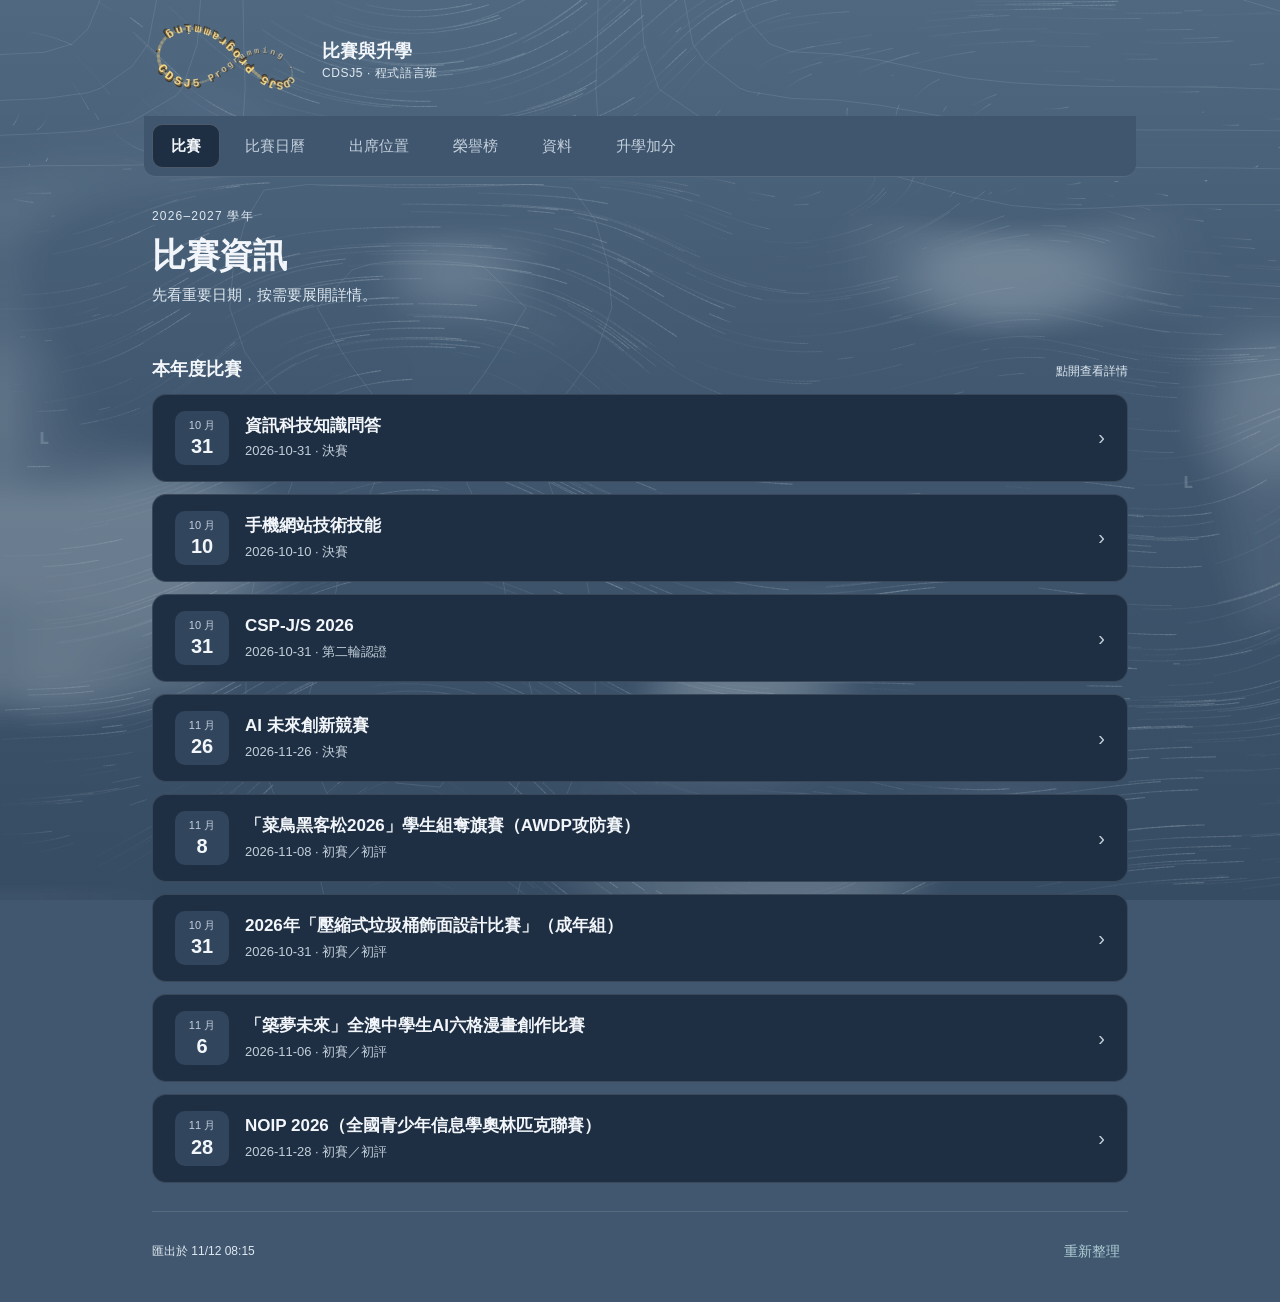
==== commit 23571719: "每日自動更新 2026-11-12" ====
--- a/index.html
+++ b/index.html
@@ -8,13 +8,13 @@
 <meta name="theme-color" content="#3c536b">
 <title>比賽與升學 · CDSJ5</title>
 <link rel="icon" href="data:image/svg+xml,%3Csvg xmlns='http://www.w3.org/2000/svg' viewBox='0 0 64 64'%3E%3Crect width='64' height='64' rx='14' fill='%231f2f43'/%3E%3Cpath d='M32 32C22 20 9 22 9 32s13 12 23 0s23-10 23 0s-13 12-23 0' fill='none' stroke='%23f0d59a' stroke-width='5' stroke-linecap='round'/%3E%3C/svg%3E">
-<link rel="stylesheet" href="./styles_20261103115626.css">
+<link rel="stylesheet" href="./styles_20261111120404.css">
 <script src="./p5.min_202610071530.js" defer></script>
 <script src="./marked.umd_202610071530.js" defer></script>
 <script src="./purify.min_202610071530.js" defer></script>
-<script src="./background_20261103115626.js" defer></script>
-<script src="./logo_20261103115626.js" defer></script>
-<script src="./app_20261103115626.js" defer></script>
+<script src="./background_20261111120404.js" defer></script>
+<script src="./logo_20261111120404.js" defer></script>
+<script src="./app_20261111120404.js" defer></script>
 </head>
 <body>
 <div id="background" aria-hidden="true"></div>
--- a/styles_20261111120404.css
+++ b/styles_20261111120404.css
@@ -0,0 +1,253 @@
+/* 比賽與升學 · CDSJ5 — 柔和灰藍配色，內容優先；背景只作淡色襯托。 */
+:root{
+  --page:#40576f;--page-top:#506981;--page-bottom:#364c63;
+  --surface:#1f2f43;--surface-2:#27394e;--surface-3:#31455c;
+  --ink:#f2f6fa;--muted:#c3cfdb;--accent:#afcdd4;--accent-ink:#12303a;
+  --gold:#f0d59a;--gold-soft:#e6c57e26;--line:#ffffff1f;--line-strong:#ffffff33;
+  --radius:14px;
+  font-family:-apple-system,BlinkMacSystemFont,"PingFang TC","Microsoft JhengHei","Noto Sans TC",sans-serif;
+  font-size:16px;line-height:1.65;color:var(--ink);background:var(--page);color-scheme:dark;
+  -webkit-text-size-adjust:100%;
+}
+*{box-sizing:border-box}
+[hidden]{display:none!important}
+body{margin:0;min-height:100vh;overflow-x:hidden}
+body::before{content:"";position:fixed;inset:0;z-index:-1;background:linear-gradient(180deg,var(--page-top),var(--page) 45%,var(--page-bottom))}
+button,input,select,textarea{font:inherit;color:inherit}
+button{cursor:pointer;min-height:44px}
+button,a,summary{-webkit-tap-highlight-color:transparent}
+a{color:var(--accent);text-decoration:none}
+a:hover{text-decoration:underline}
+:focus-visible{outline:3px solid #d7e9ed;outline-offset:2px;border-radius:8px}
+h1,h2,h3,p{margin:0}
+h1{font-size:clamp(26px,3.4vw,34px);line-height:1.3;font-weight:700;letter-spacing:-.3px;margin-top:6px}
+h2{font-size:18px;line-height:1.45;font-weight:650}
+h3{font-size:16px}
+.muted{color:var(--muted);font-size:14px}
+.sr-only{position:absolute;width:1px;height:1px;padding:0;margin:-1px;overflow:hidden;clip:rect(0,0,0,0);white-space:nowrap;border:0}
+.empty{text-align:center;padding:36px 10px;color:var(--muted);font-size:14px}
+
+/* 背景：固定在內容後方，不接收任何指標事件。 */
+#background{position:fixed;inset:0;z-index:0;overflow:hidden;pointer-events:none;opacity:.55}
+#background canvas{display:block}
+#background[data-mode="none"]{display:none}
+#background.is-fallback{background:url("data:image/svg+xml,%3Csvg xmlns='http://www.w3.org/2000/svg' viewBox='0 0 1200 800' preserveAspectRatio='none'%3E%3Cg fill='%23e2eef4'%3E%3Cpath opacity='.16' d='M0 190C220 150 420 230 640 180S1040 130 1200 170V800H0z'/%3E%3Cpath opacity='.16' d='M0 400C260 340 460 450 700 380S1060 330 1200 390V800H0z'/%3E%3Cpath opacity='.18' d='M0 640C240 560 520 700 760 610S1080 560 1200 620V800H0z'/%3E%3C/g%3E%3C/svg%3E") center/cover no-repeat}
+
+/* 版面 */
+.shell{position:relative;z-index:1;max-width:1040px;margin:0 auto;padding:0 32px}
+.masthead{display:flex;align-items:center;justify-content:space-between;gap:12px;padding:22px 0 16px}
+.brand{display:flex;align-items:center;gap:14px;min-width:0;color:var(--ink);font-size:18px;font-weight:650;line-height:1.3}
+.brand:hover{text-decoration:none}
+.brand small{display:block;margin-top:3px;font-size:12px;font-weight:400;letter-spacing:.6px;color:var(--muted)}
+.class-logo{position:relative;display:block;flex:none;width:156px;height:78px}
+.class-logo canvas{position:absolute;inset:0;width:100%!important;height:100%!important;display:block}
+.logo-fallback{width:100%;height:100%;display:block}
+.logo-ready .logo-fallback{display:none}
+nav{position:sticky;top:0;z-index:3;display:flex;gap:6px;margin:0 -8px;padding:8px;background:#3f566e;border-bottom:1px solid var(--line);border-radius:0 0 12px 12px}
+.nav{flex:0 0 auto;border:1px solid transparent;background:transparent;color:var(--muted);border-radius:10px;padding:0 18px;font-size:15px;white-space:nowrap}
+.nav:hover{background:#ffffff0f;color:var(--ink)}
+.nav.active{background:var(--surface);border-color:var(--line-strong);color:var(--ink);font-weight:600}
+
+.page-heading{padding:30px 0 22px}
+#page-kicker{font-size:12px;letter-spacing:1.2px;color:var(--accent)}
+#page-description{margin-top:6px;color:var(--muted);font-size:15px}
+#content{min-width:0}
+#status-banner{padding:12px 16px;margin-bottom:18px;border-radius:12px;background:#4f3d22;color:#ffe3a8;font-size:14px}
+footer{display:flex;justify-content:space-between;align-items:center;gap:12px;margin-top:28px;padding:18px 0 28px;border-top:1px solid var(--line);color:var(--muted);font-size:12px}
+
+/* 卡片與按鈕 */
+.card{background:var(--surface);border:1px solid var(--line);border-radius:var(--radius);overflow:hidden;margin-bottom:12px}
+.primary,.secondary{border-radius:10px;padding:0 18px;font-size:15px;font-weight:600;white-space:nowrap}
+.primary{border:1px solid var(--accent);background:var(--accent);color:var(--accent-ink)}
+.primary:hover{background:#c3dbe0}
+.secondary{background:var(--surface-2);border:1px solid var(--line-strong);color:var(--ink)}
+.text-button{display:inline-flex;align-items:center;min-height:44px;background:transparent;border:0;color:var(--accent);padding:0 8px;font-size:14px;border-radius:8px}
+.text-button:hover{text-decoration:underline}
+.pill{font-size:12px;border-radius:6px;padding:3px 8px;background:var(--surface-3);color:var(--muted);white-space:nowrap}
+.section-heading{display:flex;justify-content:space-between;align-items:baseline;gap:12px;margin:26px 0 12px}
+.section-heading small{color:var(--muted);font-size:12px;text-align:right}
+
+.featured{display:flex;align-items:center;justify-content:space-between;gap:20px;padding:22px 24px;background:var(--surface-2);border-color:var(--line-strong);border-left:3px solid var(--accent)}
+.featured .eyebrow{font-size:13px;color:var(--accent);margin-bottom:2px}
+.featured h2{font-size:20px}
+.featured p:not(.eyebrow){font-size:14px;color:var(--muted);margin-top:4px}
+
+/* 可展開項目 */
+summary{list-style:none;cursor:pointer}
+summary::-webkit-details-marker{display:none}
+details>summary{display:flex;align-items:center;gap:16px;padding:16px 22px;min-height:56px}
+details.card>summary:hover{background:#ffffff08}
+.chevron{flex:none;font-size:20px;color:var(--muted);transition:transform .2s}
+details[open]>summary>.chevron{transform:rotate(90deg)}
+.competition-title{flex:1;min-width:0}
+.competition-title h2{font-size:17px}
+.competition-title p{font-size:13px;color:var(--muted);margin-top:2px}
+.date-block{flex:none;width:54px;padding:8px 4px;border-radius:10px;background:var(--surface-3);text-align:center;line-height:1.1}
+.date-block small{display:block;font-size:11px;color:var(--muted);margin-bottom:4px}
+.date-block strong{display:block;font-size:20px;font-weight:650;color:var(--ink)}
+.detail-body{padding:0 22px 20px;border-top:1px solid var(--line)}
+.detail-body>.primary{margin-right:6px}
+.kv{display:grid;grid-template-columns:96px 1fr;gap:10px 18px;margin:0 0 16px;padding-top:18px;font-size:14px}
+.kv dt{color:var(--muted)}
+.kv dd{margin:0;white-space:pre-line;overflow-wrap:anywhere}
+.subdetail{border-top:1px solid var(--line);margin-top:14px}
+.subdetail+.subdetail{margin-top:0}
+.subdetail>summary{padding:0;min-height:48px;justify-content:space-between;font-size:14px;color:var(--muted)}
+.subdetail>summary:hover{color:var(--ink)}
+.subdetail .kv{padding-top:6px}
+.team-row{padding:12px 0;border-top:1px solid #ffffff12}
+.team-row p{margin-top:4px;font-size:13px;color:var(--muted)}
+.student{font-size:16px;font-weight:600}
+.student small{display:block;font-size:12px;font-weight:400;color:var(--muted)}
+.team-row .students{margin-bottom:0}
+
+/* 搜尋、篩選、學年切換 */
+.searchbar{display:flex;gap:10px;margin-bottom:18px}
+.searchbar input,.searchbar select,.field select{min-height:48px;border:1px solid var(--line-strong);background:var(--surface);color:var(--ink);border-radius:12px;font-size:16px}
+.searchbar input{flex:1;min-width:0;padding:0 16px}
+.searchbar input::placeholder{color:#93a6b9}
+.searchbar select{flex:none;max-width:150px;padding:0 10px}
+.tabs{display:inline-flex;gap:4px;margin-bottom:16px;padding:4px;background:#1f2f43b3;border:1px solid var(--line);border-radius:12px}
+.tabs button{border:0;background:transparent;color:var(--muted);border-radius:9px;padding:0 18px;font-size:15px}
+.tabs button small{font-size:12px;opacity:.85}
+.tabs button.active{background:var(--surface-3);color:var(--ink);font-weight:600}
+
+/* 出席位置 */
+.venue{padding:20px 22px;margin-bottom:18px}
+.venue>p{font-size:14px;color:var(--muted);margin:4px 0 12px}
+.venue .kv{padding-top:0;margin-bottom:0}
+.times{display:flex;flex-wrap:wrap;gap:8px 36px;padding-top:12px;border-top:1px solid var(--line);font-size:14px;color:var(--muted)}
+.times strong{font-size:20px;color:var(--ink);margin-right:6px}
+.times small{display:block;font-size:13px}
+.venue>.notice-rule{margin:12px 0 0;font-size:13px}
+.attendance-grid{display:grid;grid-template-columns:repeat(2,minmax(0,1fr));gap:12px}
+.attendance-grid .card{margin:0}
+.attendance-grid>.empty{grid-column:1/-1}
+.room-heading{display:flex;align-items:center;justify-content:space-between;gap:10px;padding:14px 20px;border-bottom:1px solid var(--line)}
+.room-number{font-size:22px;font-weight:650;color:var(--accent)}
+.room-number small{font-size:13px;font-weight:400;color:var(--muted)}
+.attend-body{padding:16px 20px 6px}
+.students{display:flex;flex-wrap:wrap;gap:8px 20px;margin-bottom:10px}
+.attend-body .muted{font-size:13px;margin-bottom:4px}
+.attend-body .text-button{padding-left:0}
+.attend-body .subdetail{margin-top:4px}
+
+/* 成績：同一張表，手機改為逐筆卡片。 */
+.results-note{color:var(--muted);font-size:13px;margin-bottom:14px}
+.results-table-wrap{overflow:hidden}
+.results-table{width:100%;border-collapse:collapse;table-layout:fixed;font-size:14px}
+.results-table th{padding:12px 16px;text-align:left;font-size:12px;font-weight:500;color:var(--muted);background:#ffffff0a;border-bottom:1px solid var(--line)}
+.results-table th:nth-child(1){width:17%}.results-table th:nth-child(2){width:16%}.results-table th:nth-child(3){width:30%}.results-table th:nth-child(4){width:9%;text-align:right}.results-table th:nth-child(5){width:28%}
+.results-table td{padding:14px 16px;border-bottom:1px solid var(--line);vertical-align:top;overflow-wrap:anywhere}
+.results-table tr:last-child td{border-bottom:0}
+.results-table td small{display:block;margin-top:3px;font-size:12px;font-weight:400;line-height:1.5;color:var(--muted)}
+.results-table .student{font-size:15px}
+.results-table .empty{text-align:center}
+.result-date strong{font-size:13px;font-weight:500;white-space:nowrap}
+.result-score-cell{text-align:right}
+.result-score-cell strong{font-size:20px;line-height:1.3;color:var(--accent)}
+.award-label{font-size:13px;line-height:1.6}
+.award-label.is-award{display:inline-block;padding:2px 9px;border-radius:6px;background:var(--gold-soft);color:var(--gold)}
+
+/* 榮譽榜 */
+.honour{padding:16px 20px}
+.honour-top{display:flex;align-items:center;justify-content:space-between;gap:10px;margin-bottom:6px}
+.honour-date{font-size:13px;font-weight:600;color:var(--accent)}
+.honour h3{font-size:16px;line-height:1.5;margin-bottom:8px}
+.honour-students{margin-top:10px;font-size:15px;line-height:1.75;white-space:pre-line;overflow-wrap:anywhere}
+.honour-org{margin-top:8px;font-size:12px;line-height:1.6;color:var(--muted);overflow-wrap:anywhere}
+
+/* 資料頁 */
+.document>summary{justify-content:space-between;font-size:16px;font-weight:600}
+.document-body{padding:0 22px 20px;font-size:14px;overflow-wrap:anywhere}
+.document-body p{margin-bottom:12px}
+.document-body h1{font-size:20px;margin:0 0 10px}
+.document-body h2{font-size:17px;margin:20px 0 10px}
+.document-body h3{font-size:15px;margin:18px 0 8px}
+.document-body table{display:block;max-width:100%;overflow-x:auto;border-collapse:collapse}
+.document-body td,.document-body th{padding:8px;border:1px solid var(--line);min-width:95px;text-align:left;vertical-align:top}
+.document-body th{background:#ffffff0a;color:var(--muted);font-weight:500}
+.document-body ul,.document-body ol{padding-left:22px}
+.document-body blockquote{margin:12px 0;padding-left:13px;border-left:3px solid var(--accent);color:var(--muted)}
+.document-body code{font-family:ui-monospace,Menlo,monospace;font-size:.92em}
+.source-link{display:flex;align-items:center;min-height:48px;padding:8px 0;border-bottom:1px solid var(--line)}
+#admissions-guide{display:block;width:100%;border:0;min-height:900px}
+.guide-share{display:flex;flex-wrap:wrap;align-items:center;gap:6px 10px;margin:0 0 12px;font-size:.95rem}
+.guide-share a{overflow-wrap:anywhere}
+.guide-share button{min-height:36px;padding:4px 12px;border:1px solid var(--line);border-radius:8px;background:transparent;color:inherit;font:inherit;cursor:pointer}
+.public-notices .document-body{padding-top:18px}
+.public-notices .document-body h2{margin-top:0}
+.public-notices .source-link:last-child{border-bottom:0}
+.attendance-grid{margin-bottom:12px}
+.roster-label{margin:14px 0 8px!important;padding-top:12px;border-top:1px solid var(--line);font-size:12px!important}
+.venue .students{margin-bottom:0}
+.attendance-grid .room-heading:last-child{border-bottom:0}
+
+/* 提示 */
+/* 比賽日曆 */
+.cal-list{padding:4px 0}
+.cal-row{display:flex;align-items:center;gap:14px;padding:12px 22px;border-top:1px solid #ffffff12;font-size:14px}
+.cal-row:first-child{border-top:0}
+.cal-row p{overflow-wrap:anywhere}
+.cal-row .competition-title h3{font-size:15px;font-weight:600}
+.cal-when{flex:none;width:54px;text-align:center;color:var(--muted);font-variant-numeric:tabular-nums}
+.cal-row.is-soon .date-block{background:var(--gold-soft)}
+.cal-row.is-soon .date-block strong{color:var(--gold)}
+.pill.cal-gold{background:var(--gold-soft);color:var(--gold)}
+.pill.cal-est{margin-left:4px;vertical-align:middle}
+.cal-tabs{display:flex;flex-wrap:wrap;width:fit-content;max-width:100%}
+.cal-foot{margin-top:18px}
+@media(max-width:640px){.cal-row{padding:12px 16px}.cal-tabs button{padding:0 12px}}
+#to-top{position:fixed;right:16px;bottom:calc(18px + env(safe-area-inset-bottom,0px));z-index:9;min-height:44px;padding:0 14px;border-radius:999px;border:1px solid var(--line-strong);background:var(--surface);color:var(--ink);font-size:13px;box-shadow:0 4px 14px #0000004d}
+#toast{position:fixed;left:50%;bottom:28px;transform:translateX(-50%);z-index:10;max-width:calc(100% - 32px);padding:10px 18px;border-radius:10px;background:#e3eef1;color:#12303a;font-size:14px}
+
+@media(max-width:820px){.shell{padding:0 24px}}
+@media(max-width:640px){
+  .shell{padding:0 16px}
+  .masthead{padding:14px 0 10px}
+  .brand{gap:10px;font-size:16px}
+  .brand small{font-size:12px;letter-spacing:.3px}
+  .class-logo{width:112px;height:58px}
+  nav{gap:2px;margin:0 -16px;padding:6px 10px;border-radius:0}
+  .nav{flex:1 1 auto;padding:0 4px;font-size:14px}
+  .page-heading{padding:22px 0 18px}
+  .featured{display:block;padding:18px}
+  .featured .primary{width:100%;margin-top:14px}
+  details>summary{padding:14px 16px;gap:12px}
+  .competition-title h2{font-size:16px}
+  .date-block{width:50px}
+  .detail-body{padding:0 16px 16px}
+  .detail-body>.primary{width:100%;margin:0 0 4px}
+  .kv{grid-template-columns:78px 1fr;gap:8px 12px}
+  .attendance-grid{grid-template-columns:1fr}
+  .venue{padding:18px 16px}
+  .room-heading{padding:14px 16px}
+  .attend-body{padding:14px 16px 4px}
+  .searchbar{gap:8px}
+  .searchbar select{max-width:122px;font-size:15px}
+  .tabs{display:flex}
+  .tabs button{flex:1;padding:0 4px;font-size:14px}
+  .honour{padding:14px 16px}
+  .document-body{padding:0 16px 16px}
+  footer{padding-bottom:max(22px,env(safe-area-inset-bottom))}
+  #toast{bottom:20px}
+
+  .results-table,.results-table tbody{display:block}
+  .results-table thead{display:none}
+  .results-table tr{display:grid;grid-template-columns:minmax(0,1fr) auto;gap:6px 14px;padding:16px;border-bottom:1px solid var(--line)}
+  .results-table tr:last-child{border-bottom:0}
+  .results-table td{display:block;padding:0;border:0}
+  .result-date{grid-column:1/-1;display:flex!important;align-items:baseline;justify-content:space-between;gap:8px;color:var(--muted)}
+  .result-date small{margin-top:0!important}
+  .result-person{grid-column:1;grid-row:2}
+  .result-score-cell{grid-column:2;grid-row:2}
+  .result-score-cell small{display:inline!important;margin-left:2px}
+  .result-competition{grid-column:1/-1;line-height:1.5}
+  .result-award{grid-column:1/-1}
+  .results-table td.empty{grid-column:1/-1}
+  .results-table .student{font-size:16px}
+}
+@media(prefers-reduced-motion:reduce){*{transition:none!important;scroll-behavior:auto!important}}
+
+/* 直接落在背景上的說明文字用較亮的顏色，確保在淺色浪面上仍清楚。 */
+#page-kicker,#page-description,.results-note,.section-heading small,footer,.brand small{color:#dfe8f0}
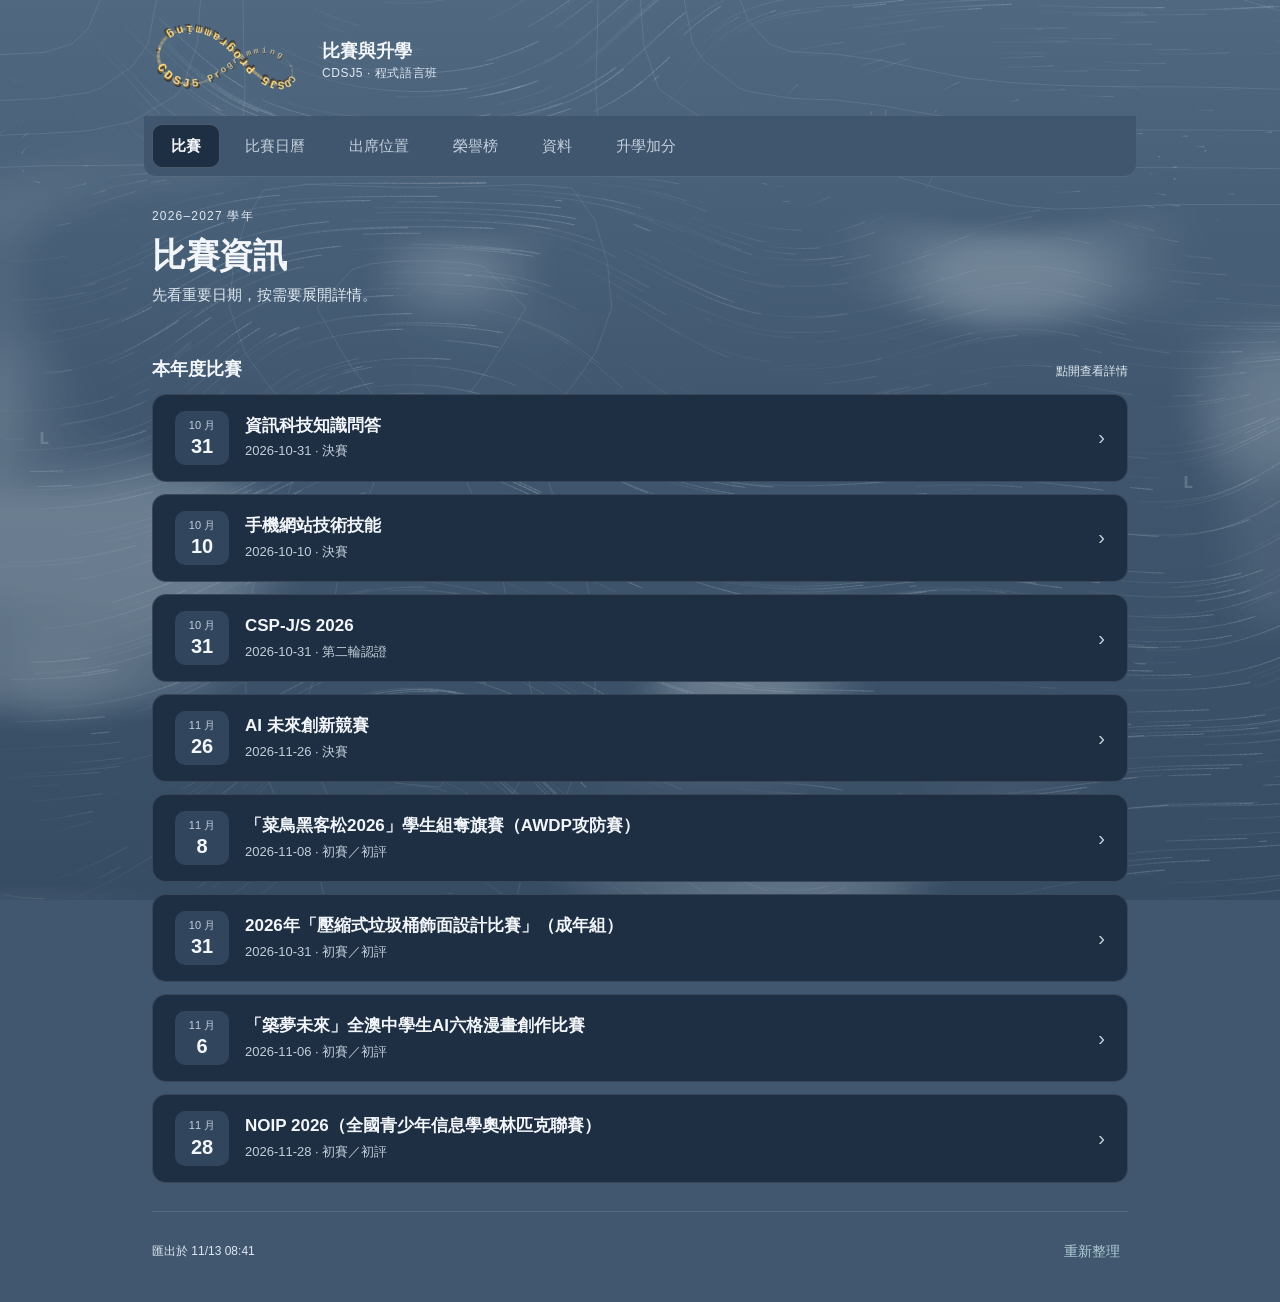
==== commit 7b7949d3: "升學指南 4.3、6.7 改為中英雙語；雙語排版樣式" ====
--- a/index.html
+++ b/index.html
@@ -8,13 +8,13 @@
 <meta name="theme-color" content="#3c536b">
 <title>比賽與升學 · CDSJ5</title>
 <link rel="icon" href="data:image/svg+xml,%3Csvg xmlns='http://www.w3.org/2000/svg' viewBox='0 0 64 64'%3E%3Crect width='64' height='64' rx='14' fill='%231f2f43'/%3E%3Cpath d='M32 32C22 20 9 22 9 32s13 12 23 0s23-10 23 0s-13 12-23 0' fill='none' stroke='%23f0d59a' stroke-width='5' stroke-linecap='round'/%3E%3C/svg%3E">
-<link rel="stylesheet" href="./styles_20261111120404.css">
+<link rel="stylesheet" href="./styles_20261113084137.css">
 <script src="./p5.min_202610071530.js" defer></script>
 <script src="./marked.umd_202610071530.js" defer></script>
 <script src="./purify.min_202610071530.js" defer></script>
-<script src="./background_20261111120404.js" defer></script>
-<script src="./logo_20261111120404.js" defer></script>
-<script src="./app_20261111120404.js" defer></script>
+<script src="./background_20261113084137.js" defer></script>
+<script src="./logo_20261113084137.js" defer></script>
+<script src="./app_20261113084137.js" defer></script>
 </head>
 <body>
 <div id="background" aria-hidden="true"></div>
--- a/styles_20261113084137.css
+++ b/styles_20261113084137.css
@@ -0,0 +1,253 @@
+/* 比賽與升學 · CDSJ5 — 柔和灰藍配色，內容優先；背景只作淡色襯托。 */
+:root{
+  --page:#40576f;--page-top:#506981;--page-bottom:#364c63;
+  --surface:#1f2f43;--surface-2:#27394e;--surface-3:#31455c;
+  --ink:#f2f6fa;--muted:#c3cfdb;--accent:#afcdd4;--accent-ink:#12303a;
+  --gold:#f0d59a;--gold-soft:#e6c57e26;--line:#ffffff1f;--line-strong:#ffffff33;
+  --radius:14px;
+  font-family:-apple-system,BlinkMacSystemFont,"PingFang TC","Microsoft JhengHei","Noto Sans TC",sans-serif;
+  font-size:16px;line-height:1.65;color:var(--ink);background:var(--page);color-scheme:dark;
+  -webkit-text-size-adjust:100%;
+}
+*{box-sizing:border-box}
+[hidden]{display:none!important}
+body{margin:0;min-height:100vh;overflow-x:hidden}
+body::before{content:"";position:fixed;inset:0;z-index:-1;background:linear-gradient(180deg,var(--page-top),var(--page) 45%,var(--page-bottom))}
+button,input,select,textarea{font:inherit;color:inherit}
+button{cursor:pointer;min-height:44px}
+button,a,summary{-webkit-tap-highlight-color:transparent}
+a{color:var(--accent);text-decoration:none}
+a:hover{text-decoration:underline}
+:focus-visible{outline:3px solid #d7e9ed;outline-offset:2px;border-radius:8px}
+h1,h2,h3,p{margin:0}
+h1{font-size:clamp(26px,3.4vw,34px);line-height:1.3;font-weight:700;letter-spacing:-.3px;margin-top:6px}
+h2{font-size:18px;line-height:1.45;font-weight:650}
+h3{font-size:16px}
+.muted{color:var(--muted);font-size:14px}
+.sr-only{position:absolute;width:1px;height:1px;padding:0;margin:-1px;overflow:hidden;clip:rect(0,0,0,0);white-space:nowrap;border:0}
+.empty{text-align:center;padding:36px 10px;color:var(--muted);font-size:14px}
+
+/* 背景：固定在內容後方，不接收任何指標事件。 */
+#background{position:fixed;inset:0;z-index:0;overflow:hidden;pointer-events:none;opacity:.55}
+#background canvas{display:block}
+#background[data-mode="none"]{display:none}
+#background.is-fallback{background:url("data:image/svg+xml,%3Csvg xmlns='http://www.w3.org/2000/svg' viewBox='0 0 1200 800' preserveAspectRatio='none'%3E%3Cg fill='%23e2eef4'%3E%3Cpath opacity='.16' d='M0 190C220 150 420 230 640 180S1040 130 1200 170V800H0z'/%3E%3Cpath opacity='.16' d='M0 400C260 340 460 450 700 380S1060 330 1200 390V800H0z'/%3E%3Cpath opacity='.18' d='M0 640C240 560 520 700 760 610S1080 560 1200 620V800H0z'/%3E%3C/g%3E%3C/svg%3E") center/cover no-repeat}
+
+/* 版面 */
+.shell{position:relative;z-index:1;max-width:1040px;margin:0 auto;padding:0 32px}
+.masthead{display:flex;align-items:center;justify-content:space-between;gap:12px;padding:22px 0 16px}
+.brand{display:flex;align-items:center;gap:14px;min-width:0;color:var(--ink);font-size:18px;font-weight:650;line-height:1.3}
+.brand:hover{text-decoration:none}
+.brand small{display:block;margin-top:3px;font-size:12px;font-weight:400;letter-spacing:.6px;color:var(--muted)}
+.class-logo{position:relative;display:block;flex:none;width:156px;height:78px}
+.class-logo canvas{position:absolute;inset:0;width:100%!important;height:100%!important;display:block}
+.logo-fallback{width:100%;height:100%;display:block}
+.logo-ready .logo-fallback{display:none}
+nav{position:sticky;top:0;z-index:3;display:flex;gap:6px;margin:0 -8px;padding:8px;background:#3f566e;border-bottom:1px solid var(--line);border-radius:0 0 12px 12px}
+.nav{flex:0 0 auto;border:1px solid transparent;background:transparent;color:var(--muted);border-radius:10px;padding:0 18px;font-size:15px;white-space:nowrap}
+.nav:hover{background:#ffffff0f;color:var(--ink)}
+.nav.active{background:var(--surface);border-color:var(--line-strong);color:var(--ink);font-weight:600}
+
+.page-heading{padding:30px 0 22px}
+#page-kicker{font-size:12px;letter-spacing:1.2px;color:var(--accent)}
+#page-description{margin-top:6px;color:var(--muted);font-size:15px}
+#content{min-width:0}
+#status-banner{padding:12px 16px;margin-bottom:18px;border-radius:12px;background:#4f3d22;color:#ffe3a8;font-size:14px}
+footer{display:flex;justify-content:space-between;align-items:center;gap:12px;margin-top:28px;padding:18px 0 28px;border-top:1px solid var(--line);color:var(--muted);font-size:12px}
+
+/* 卡片與按鈕 */
+.card{background:var(--surface);border:1px solid var(--line);border-radius:var(--radius);overflow:hidden;margin-bottom:12px}
+.primary,.secondary{border-radius:10px;padding:0 18px;font-size:15px;font-weight:600;white-space:nowrap}
+.primary{border:1px solid var(--accent);background:var(--accent);color:var(--accent-ink)}
+.primary:hover{background:#c3dbe0}
+.secondary{background:var(--surface-2);border:1px solid var(--line-strong);color:var(--ink)}
+.text-button{display:inline-flex;align-items:center;min-height:44px;background:transparent;border:0;color:var(--accent);padding:0 8px;font-size:14px;border-radius:8px}
+.text-button:hover{text-decoration:underline}
+.pill{font-size:12px;border-radius:6px;padding:3px 8px;background:var(--surface-3);color:var(--muted);white-space:nowrap}
+.section-heading{display:flex;justify-content:space-between;align-items:baseline;gap:12px;margin:26px 0 12px}
+.section-heading small{color:var(--muted);font-size:12px;text-align:right}
+
+.featured{display:flex;align-items:center;justify-content:space-between;gap:20px;padding:22px 24px;background:var(--surface-2);border-color:var(--line-strong);border-left:3px solid var(--accent)}
+.featured .eyebrow{font-size:13px;color:var(--accent);margin-bottom:2px}
+.featured h2{font-size:20px}
+.featured p:not(.eyebrow){font-size:14px;color:var(--muted);margin-top:4px}
+
+/* 可展開項目 */
+summary{list-style:none;cursor:pointer}
+summary::-webkit-details-marker{display:none}
+details>summary{display:flex;align-items:center;gap:16px;padding:16px 22px;min-height:56px}
+details.card>summary:hover{background:#ffffff08}
+.chevron{flex:none;font-size:20px;color:var(--muted);transition:transform .2s}
+details[open]>summary>.chevron{transform:rotate(90deg)}
+.competition-title{flex:1;min-width:0}
+.competition-title h2{font-size:17px}
+.competition-title p{font-size:13px;color:var(--muted);margin-top:2px}
+.date-block{flex:none;width:54px;padding:8px 4px;border-radius:10px;background:var(--surface-3);text-align:center;line-height:1.1}
+.date-block small{display:block;font-size:11px;color:var(--muted);margin-bottom:4px}
+.date-block strong{display:block;font-size:20px;font-weight:650;color:var(--ink)}
+.detail-body{padding:0 22px 20px;border-top:1px solid var(--line)}
+.detail-body>.primary{margin-right:6px}
+.kv{display:grid;grid-template-columns:96px 1fr;gap:10px 18px;margin:0 0 16px;padding-top:18px;font-size:14px}
+.kv dt{color:var(--muted)}
+.kv dd{margin:0;white-space:pre-line;overflow-wrap:anywhere}
+.subdetail{border-top:1px solid var(--line);margin-top:14px}
+.subdetail+.subdetail{margin-top:0}
+.subdetail>summary{padding:0;min-height:48px;justify-content:space-between;font-size:14px;color:var(--muted)}
+.subdetail>summary:hover{color:var(--ink)}
+.subdetail .kv{padding-top:6px}
+.team-row{padding:12px 0;border-top:1px solid #ffffff12}
+.team-row p{margin-top:4px;font-size:13px;color:var(--muted)}
+.student{font-size:16px;font-weight:600}
+.student small{display:block;font-size:12px;font-weight:400;color:var(--muted)}
+.team-row .students{margin-bottom:0}
+
+/* 搜尋、篩選、學年切換 */
+.searchbar{display:flex;gap:10px;margin-bottom:18px}
+.searchbar input,.searchbar select,.field select{min-height:48px;border:1px solid var(--line-strong);background:var(--surface);color:var(--ink);border-radius:12px;font-size:16px}
+.searchbar input{flex:1;min-width:0;padding:0 16px}
+.searchbar input::placeholder{color:#93a6b9}
+.searchbar select{flex:none;max-width:150px;padding:0 10px}
+.tabs{display:inline-flex;gap:4px;margin-bottom:16px;padding:4px;background:#1f2f43b3;border:1px solid var(--line);border-radius:12px}
+.tabs button{border:0;background:transparent;color:var(--muted);border-radius:9px;padding:0 18px;font-size:15px}
+.tabs button small{font-size:12px;opacity:.85}
+.tabs button.active{background:var(--surface-3);color:var(--ink);font-weight:600}
+
+/* 出席位置 */
+.venue{padding:20px 22px;margin-bottom:18px}
+.venue>p{font-size:14px;color:var(--muted);margin:4px 0 12px}
+.venue .kv{padding-top:0;margin-bottom:0}
+.times{display:flex;flex-wrap:wrap;gap:8px 36px;padding-top:12px;border-top:1px solid var(--line);font-size:14px;color:var(--muted)}
+.times strong{font-size:20px;color:var(--ink);margin-right:6px}
+.times small{display:block;font-size:13px}
+.venue>.notice-rule{margin:12px 0 0;font-size:13px}
+.attendance-grid{display:grid;grid-template-columns:repeat(2,minmax(0,1fr));gap:12px}
+.attendance-grid .card{margin:0}
+.attendance-grid>.empty{grid-column:1/-1}
+.room-heading{display:flex;align-items:center;justify-content:space-between;gap:10px;padding:14px 20px;border-bottom:1px solid var(--line)}
+.room-number{font-size:22px;font-weight:650;color:var(--accent)}
+.room-number small{font-size:13px;font-weight:400;color:var(--muted)}
+.attend-body{padding:16px 20px 6px}
+.students{display:flex;flex-wrap:wrap;gap:8px 20px;margin-bottom:10px}
+.attend-body .muted{font-size:13px;margin-bottom:4px}
+.attend-body .text-button{padding-left:0}
+.attend-body .subdetail{margin-top:4px}
+
+/* 成績：同一張表，手機改為逐筆卡片。 */
+.results-note{color:var(--muted);font-size:13px;margin-bottom:14px}
+.results-table-wrap{overflow:hidden}
+.results-table{width:100%;border-collapse:collapse;table-layout:fixed;font-size:14px}
+.results-table th{padding:12px 16px;text-align:left;font-size:12px;font-weight:500;color:var(--muted);background:#ffffff0a;border-bottom:1px solid var(--line)}
+.results-table th:nth-child(1){width:17%}.results-table th:nth-child(2){width:16%}.results-table th:nth-child(3){width:30%}.results-table th:nth-child(4){width:9%;text-align:right}.results-table th:nth-child(5){width:28%}
+.results-table td{padding:14px 16px;border-bottom:1px solid var(--line);vertical-align:top;overflow-wrap:anywhere}
+.results-table tr:last-child td{border-bottom:0}
+.results-table td small{display:block;margin-top:3px;font-size:12px;font-weight:400;line-height:1.5;color:var(--muted)}
+.results-table .student{font-size:15px}
+.results-table .empty{text-align:center}
+.result-date strong{font-size:13px;font-weight:500;white-space:nowrap}
+.result-score-cell{text-align:right}
+.result-score-cell strong{font-size:20px;line-height:1.3;color:var(--accent)}
+.award-label{font-size:13px;line-height:1.6}
+.award-label.is-award{display:inline-block;padding:2px 9px;border-radius:6px;background:var(--gold-soft);color:var(--gold)}
+
+/* 榮譽榜 */
+.honour{padding:16px 20px}
+.honour-top{display:flex;align-items:center;justify-content:space-between;gap:10px;margin-bottom:6px}
+.honour-date{font-size:13px;font-weight:600;color:var(--accent)}
+.honour h3{font-size:16px;line-height:1.5;margin-bottom:8px}
+.honour-students{margin-top:10px;font-size:15px;line-height:1.75;white-space:pre-line;overflow-wrap:anywhere}
+.honour-org{margin-top:8px;font-size:12px;line-height:1.6;color:var(--muted);overflow-wrap:anywhere}
+
+/* 資料頁 */
+.document>summary{justify-content:space-between;font-size:16px;font-weight:600}
+.document-body{padding:0 22px 20px;font-size:14px;overflow-wrap:anywhere}
+.document-body p{margin-bottom:12px}
+.document-body h1{font-size:20px;margin:0 0 10px}
+.document-body h2{font-size:17px;margin:20px 0 10px}
+.document-body h3{font-size:15px;margin:18px 0 8px}
+.document-body table{display:block;max-width:100%;overflow-x:auto;border-collapse:collapse}
+.document-body td,.document-body th{padding:8px;border:1px solid var(--line);min-width:95px;text-align:left;vertical-align:top}
+.document-body th{background:#ffffff0a;color:var(--muted);font-weight:500}
+.document-body ul,.document-body ol{padding-left:22px}
+.document-body blockquote{margin:12px 0;padding-left:13px;border-left:3px solid var(--accent);color:var(--muted)}
+.document-body code{font-family:ui-monospace,Menlo,monospace;font-size:.92em}
+.source-link{display:flex;align-items:center;min-height:48px;padding:8px 0;border-bottom:1px solid var(--line)}
+#admissions-guide{display:block;width:100%;border:0;min-height:900px}
+.guide-share{display:flex;flex-wrap:wrap;align-items:center;gap:6px 10px;margin:0 0 12px;font-size:.95rem}
+.guide-share a{overflow-wrap:anywhere}
+.guide-share button{min-height:36px;padding:4px 12px;border:1px solid var(--line);border-radius:8px;background:transparent;color:inherit;font:inherit;cursor:pointer}
+.public-notices .document-body{padding-top:18px}
+.public-notices .document-body h2{margin-top:0}
+.public-notices .source-link:last-child{border-bottom:0}
+.attendance-grid{margin-bottom:12px}
+.roster-label{margin:14px 0 8px!important;padding-top:12px;border-top:1px solid var(--line);font-size:12px!important}
+.venue .students{margin-bottom:0}
+.attendance-grid .room-heading:last-child{border-bottom:0}
+
+/* 提示 */
+/* 比賽日曆 */
+.cal-list{padding:4px 0}
+.cal-row{display:flex;align-items:center;gap:14px;padding:12px 22px;border-top:1px solid #ffffff12;font-size:14px}
+.cal-row:first-child{border-top:0}
+.cal-row p{overflow-wrap:anywhere}
+.cal-row .competition-title h3{font-size:15px;font-weight:600}
+.cal-when{flex:none;width:54px;text-align:center;color:var(--muted);font-variant-numeric:tabular-nums}
+.cal-row.is-soon .date-block{background:var(--gold-soft)}
+.cal-row.is-soon .date-block strong{color:var(--gold)}
+.pill.cal-gold{background:var(--gold-soft);color:var(--gold)}
+.pill.cal-est{margin-left:4px;vertical-align:middle}
+.cal-tabs{display:flex;flex-wrap:wrap;width:fit-content;max-width:100%}
+.cal-foot{margin-top:18px}
+@media(max-width:640px){.cal-row{padding:12px 16px}.cal-tabs button{padding:0 12px}}
+#to-top{position:fixed;right:16px;bottom:calc(18px + env(safe-area-inset-bottom,0px));z-index:9;min-height:44px;padding:0 14px;border-radius:999px;border:1px solid var(--line-strong);background:var(--surface);color:var(--ink);font-size:13px;box-shadow:0 4px 14px #0000004d}
+#toast{position:fixed;left:50%;bottom:28px;transform:translateX(-50%);z-index:10;max-width:calc(100% - 32px);padding:10px 18px;border-radius:10px;background:#e3eef1;color:#12303a;font-size:14px}
+
+@media(max-width:820px){.shell{padding:0 24px}}
+@media(max-width:640px){
+  .shell{padding:0 16px}
+  .masthead{padding:14px 0 10px}
+  .brand{gap:10px;font-size:16px}
+  .brand small{font-size:12px;letter-spacing:.3px}
+  .class-logo{width:112px;height:58px}
+  nav{gap:2px;margin:0 -16px;padding:6px 10px;border-radius:0}
+  .nav{flex:1 1 auto;padding:0 4px;font-size:14px}
+  .page-heading{padding:22px 0 18px}
+  .featured{display:block;padding:18px}
+  .featured .primary{width:100%;margin-top:14px}
+  details>summary{padding:14px 16px;gap:12px}
+  .competition-title h2{font-size:16px}
+  .date-block{width:50px}
+  .detail-body{padding:0 16px 16px}
+  .detail-body>.primary{width:100%;margin:0 0 4px}
+  .kv{grid-template-columns:78px 1fr;gap:8px 12px}
+  .attendance-grid{grid-template-columns:1fr}
+  .venue{padding:18px 16px}
+  .room-heading{padding:14px 16px}
+  .attend-body{padding:14px 16px 4px}
+  .searchbar{gap:8px}
+  .searchbar select{max-width:122px;font-size:15px}
+  .tabs{display:flex}
+  .tabs button{flex:1;padding:0 4px;font-size:14px}
+  .honour{padding:14px 16px}
+  .document-body{padding:0 16px 16px}
+  footer{padding-bottom:max(22px,env(safe-area-inset-bottom))}
+  #toast{bottom:20px}
+
+  .results-table,.results-table tbody{display:block}
+  .results-table thead{display:none}
+  .results-table tr{display:grid;grid-template-columns:minmax(0,1fr) auto;gap:6px 14px;padding:16px;border-bottom:1px solid var(--line)}
+  .results-table tr:last-child{border-bottom:0}
+  .results-table td{display:block;padding:0;border:0}
+  .result-date{grid-column:1/-1;display:flex!important;align-items:baseline;justify-content:space-between;gap:8px;color:var(--muted)}
+  .result-date small{margin-top:0!important}
+  .result-person{grid-column:1;grid-row:2}
+  .result-score-cell{grid-column:2;grid-row:2}
+  .result-score-cell small{display:inline!important;margin-left:2px}
+  .result-competition{grid-column:1/-1;line-height:1.5}
+  .result-award{grid-column:1/-1}
+  .results-table td.empty{grid-column:1/-1}
+  .results-table .student{font-size:16px}
+}
+@media(prefers-reduced-motion:reduce){*{transition:none!important;scroll-behavior:auto!important}}
+
+/* 直接落在背景上的說明文字用較亮的顏色，確保在淺色浪面上仍清楚。 */
+#page-kicker,#page-description,.results-note,.section-heading small,footer,.brand small{color:#dfe8f0}
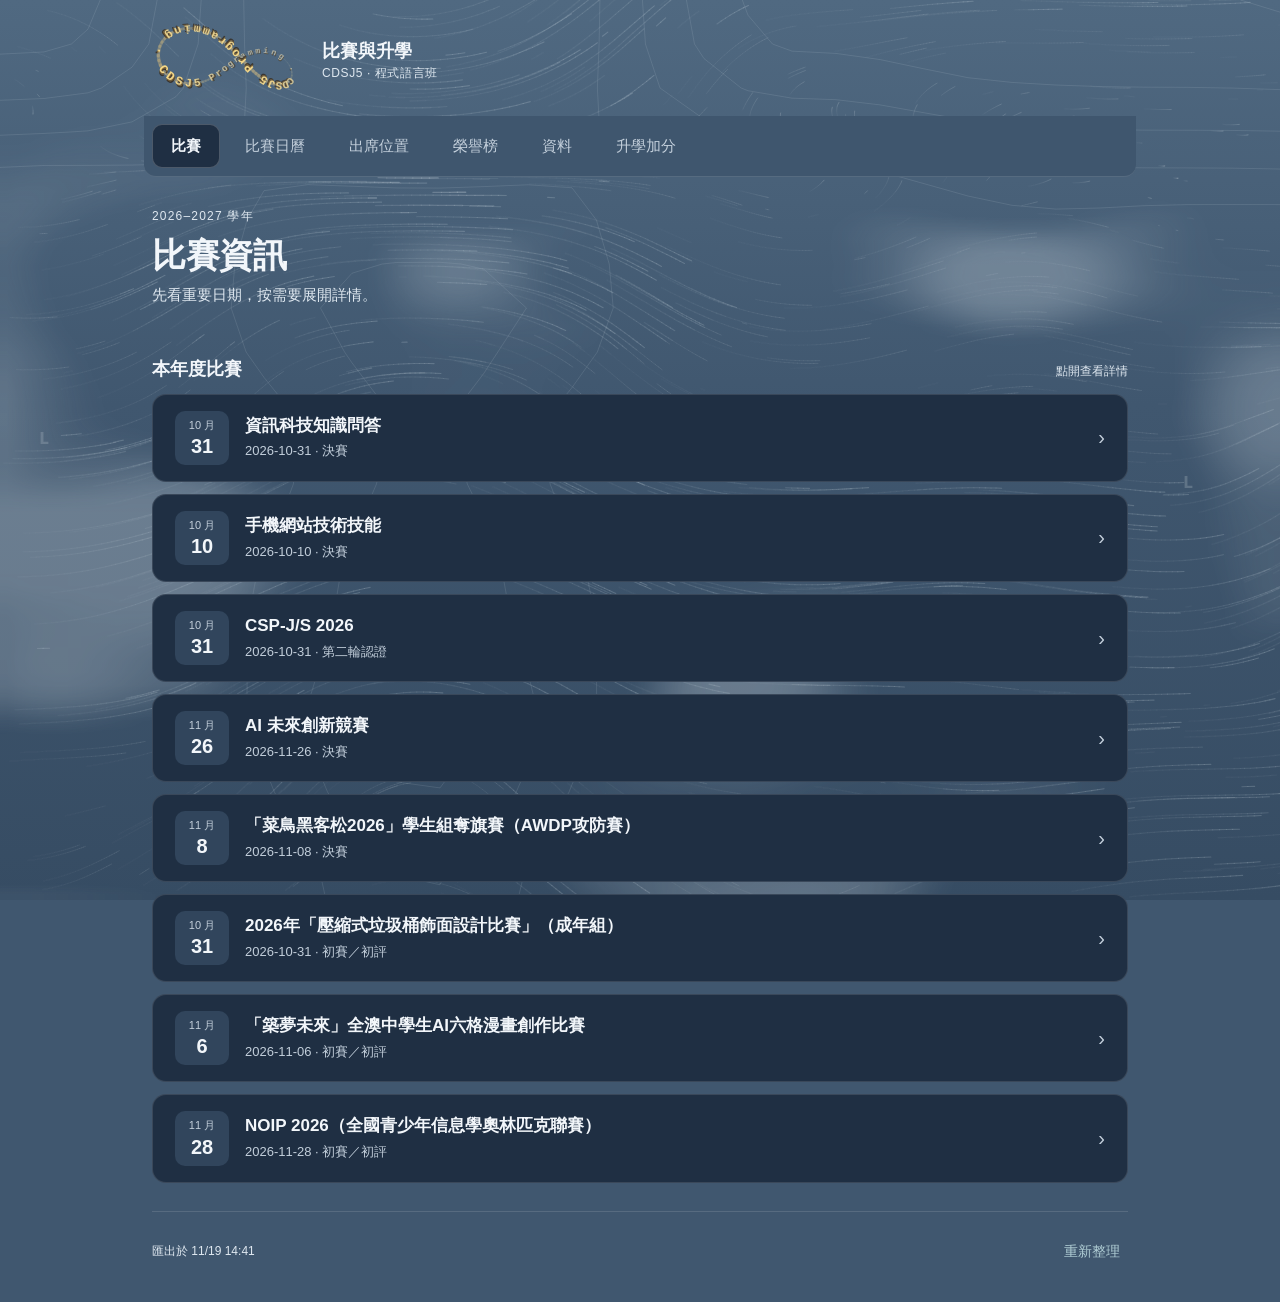
==== commit 87a4822e: "每日自動更新 2026-11-20" ====
--- a/index.html
+++ b/index.html
@@ -8,13 +8,13 @@
 <meta name="theme-color" content="#3c536b">
 <title>比賽與升學 · CDSJ5</title>
 <link rel="icon" href="data:image/svg+xml,%3Csvg xmlns='http://www.w3.org/2000/svg' viewBox='0 0 64 64'%3E%3Crect width='64' height='64' rx='14' fill='%231f2f43'/%3E%3Cpath d='M32 32C22 20 9 22 9 32s13 12 23 0s23-10 23 0s-13 12-23 0' fill='none' stroke='%23f0d59a' stroke-width='5' stroke-linecap='round'/%3E%3C/svg%3E">
-<link rel="stylesheet" href="./styles_20261113084137.css">
+<link rel="stylesheet" href="./styles_20261119143533.css">
 <script src="./p5.min_202610071530.js" defer></script>
 <script src="./marked.umd_202610071530.js" defer></script>
 <script src="./purify.min_202610071530.js" defer></script>
-<script src="./background_20261113084137.js" defer></script>
-<script src="./logo_20261113084137.js" defer></script>
-<script src="./app_20261113084137.js" defer></script>
+<script src="./background_20261119143533.js" defer></script>
+<script src="./logo_20261119143533.js" defer></script>
+<script src="./app_20261119143533.js" defer></script>
 </head>
 <body>
 <div id="background" aria-hidden="true"></div>
--- a/styles_20261119143533.css
+++ b/styles_20261119143533.css
@@ -0,0 +1,253 @@
+/* 比賽與升學 · CDSJ5 — 柔和灰藍配色，內容優先；背景只作淡色襯托。 */
+:root{
+  --page:#40576f;--page-top:#506981;--page-bottom:#364c63;
+  --surface:#1f2f43;--surface-2:#27394e;--surface-3:#31455c;
+  --ink:#f2f6fa;--muted:#c3cfdb;--accent:#afcdd4;--accent-ink:#12303a;
+  --gold:#f0d59a;--gold-soft:#e6c57e26;--line:#ffffff1f;--line-strong:#ffffff33;
+  --radius:14px;
+  font-family:-apple-system,BlinkMacSystemFont,"PingFang TC","Microsoft JhengHei","Noto Sans TC",sans-serif;
+  font-size:16px;line-height:1.65;color:var(--ink);background:var(--page);color-scheme:dark;
+  -webkit-text-size-adjust:100%;
+}
+*{box-sizing:border-box}
+[hidden]{display:none!important}
+body{margin:0;min-height:100vh;overflow-x:hidden}
+body::before{content:"";position:fixed;inset:0;z-index:-1;background:linear-gradient(180deg,var(--page-top),var(--page) 45%,var(--page-bottom))}
+button,input,select,textarea{font:inherit;color:inherit}
+button{cursor:pointer;min-height:44px}
+button,a,summary{-webkit-tap-highlight-color:transparent}
+a{color:var(--accent);text-decoration:none}
+a:hover{text-decoration:underline}
+:focus-visible{outline:3px solid #d7e9ed;outline-offset:2px;border-radius:8px}
+h1,h2,h3,p{margin:0}
+h1{font-size:clamp(26px,3.4vw,34px);line-height:1.3;font-weight:700;letter-spacing:-.3px;margin-top:6px}
+h2{font-size:18px;line-height:1.45;font-weight:650}
+h3{font-size:16px}
+.muted{color:var(--muted);font-size:14px}
+.sr-only{position:absolute;width:1px;height:1px;padding:0;margin:-1px;overflow:hidden;clip:rect(0,0,0,0);white-space:nowrap;border:0}
+.empty{text-align:center;padding:36px 10px;color:var(--muted);font-size:14px}
+
+/* 背景：固定在內容後方，不接收任何指標事件。 */
+#background{position:fixed;inset:0;z-index:0;overflow:hidden;pointer-events:none;opacity:.55}
+#background canvas{display:block}
+#background[data-mode="none"]{display:none}
+#background.is-fallback{background:url("data:image/svg+xml,%3Csvg xmlns='http://www.w3.org/2000/svg' viewBox='0 0 1200 800' preserveAspectRatio='none'%3E%3Cg fill='%23e2eef4'%3E%3Cpath opacity='.16' d='M0 190C220 150 420 230 640 180S1040 130 1200 170V800H0z'/%3E%3Cpath opacity='.16' d='M0 400C260 340 460 450 700 380S1060 330 1200 390V800H0z'/%3E%3Cpath opacity='.18' d='M0 640C240 560 520 700 760 610S1080 560 1200 620V800H0z'/%3E%3C/g%3E%3C/svg%3E") center/cover no-repeat}
+
+/* 版面 */
+.shell{position:relative;z-index:1;max-width:1040px;margin:0 auto;padding:0 32px}
+.masthead{display:flex;align-items:center;justify-content:space-between;gap:12px;padding:22px 0 16px}
+.brand{display:flex;align-items:center;gap:14px;min-width:0;color:var(--ink);font-size:18px;font-weight:650;line-height:1.3}
+.brand:hover{text-decoration:none}
+.brand small{display:block;margin-top:3px;font-size:12px;font-weight:400;letter-spacing:.6px;color:var(--muted)}
+.class-logo{position:relative;display:block;flex:none;width:156px;height:78px}
+.class-logo canvas{position:absolute;inset:0;width:100%!important;height:100%!important;display:block}
+.logo-fallback{width:100%;height:100%;display:block}
+.logo-ready .logo-fallback{display:none}
+nav{position:sticky;top:0;z-index:3;display:flex;gap:6px;margin:0 -8px;padding:8px;background:#3f566e;border-bottom:1px solid var(--line);border-radius:0 0 12px 12px}
+.nav{flex:0 0 auto;border:1px solid transparent;background:transparent;color:var(--muted);border-radius:10px;padding:0 18px;font-size:15px;white-space:nowrap}
+.nav:hover{background:#ffffff0f;color:var(--ink)}
+.nav.active{background:var(--surface);border-color:var(--line-strong);color:var(--ink);font-weight:600}
+
+.page-heading{padding:30px 0 22px}
+#page-kicker{font-size:12px;letter-spacing:1.2px;color:var(--accent)}
+#page-description{margin-top:6px;color:var(--muted);font-size:15px}
+#content{min-width:0}
+#status-banner{padding:12px 16px;margin-bottom:18px;border-radius:12px;background:#4f3d22;color:#ffe3a8;font-size:14px}
+footer{display:flex;justify-content:space-between;align-items:center;gap:12px;margin-top:28px;padding:18px 0 28px;border-top:1px solid var(--line);color:var(--muted);font-size:12px}
+
+/* 卡片與按鈕 */
+.card{background:var(--surface);border:1px solid var(--line);border-radius:var(--radius);overflow:hidden;margin-bottom:12px}
+.primary,.secondary{border-radius:10px;padding:0 18px;font-size:15px;font-weight:600;white-space:nowrap}
+.primary{border:1px solid var(--accent);background:var(--accent);color:var(--accent-ink)}
+.primary:hover{background:#c3dbe0}
+.secondary{background:var(--surface-2);border:1px solid var(--line-strong);color:var(--ink)}
+.text-button{display:inline-flex;align-items:center;min-height:44px;background:transparent;border:0;color:var(--accent);padding:0 8px;font-size:14px;border-radius:8px}
+.text-button:hover{text-decoration:underline}
+.pill{font-size:12px;border-radius:6px;padding:3px 8px;background:var(--surface-3);color:var(--muted);white-space:nowrap}
+.section-heading{display:flex;justify-content:space-between;align-items:baseline;gap:12px;margin:26px 0 12px}
+.section-heading small{color:var(--muted);font-size:12px;text-align:right}
+
+.featured{display:flex;align-items:center;justify-content:space-between;gap:20px;padding:22px 24px;background:var(--surface-2);border-color:var(--line-strong);border-left:3px solid var(--accent)}
+.featured .eyebrow{font-size:13px;color:var(--accent);margin-bottom:2px}
+.featured h2{font-size:20px}
+.featured p:not(.eyebrow){font-size:14px;color:var(--muted);margin-top:4px}
+
+/* 可展開項目 */
+summary{list-style:none;cursor:pointer}
+summary::-webkit-details-marker{display:none}
+details>summary{display:flex;align-items:center;gap:16px;padding:16px 22px;min-height:56px}
+details.card>summary:hover{background:#ffffff08}
+.chevron{flex:none;font-size:20px;color:var(--muted);transition:transform .2s}
+details[open]>summary>.chevron{transform:rotate(90deg)}
+.competition-title{flex:1;min-width:0}
+.competition-title h2{font-size:17px}
+.competition-title p{font-size:13px;color:var(--muted);margin-top:2px}
+.date-block{flex:none;width:54px;padding:8px 4px;border-radius:10px;background:var(--surface-3);text-align:center;line-height:1.1}
+.date-block small{display:block;font-size:11px;color:var(--muted);margin-bottom:4px}
+.date-block strong{display:block;font-size:20px;font-weight:650;color:var(--ink)}
+.detail-body{padding:0 22px 20px;border-top:1px solid var(--line)}
+.detail-body>.primary{margin-right:6px}
+.kv{display:grid;grid-template-columns:96px 1fr;gap:10px 18px;margin:0 0 16px;padding-top:18px;font-size:14px}
+.kv dt{color:var(--muted)}
+.kv dd{margin:0;white-space:pre-line;overflow-wrap:anywhere}
+.subdetail{border-top:1px solid var(--line);margin-top:14px}
+.subdetail+.subdetail{margin-top:0}
+.subdetail>summary{padding:0;min-height:48px;justify-content:space-between;font-size:14px;color:var(--muted)}
+.subdetail>summary:hover{color:var(--ink)}
+.subdetail .kv{padding-top:6px}
+.team-row{padding:12px 0;border-top:1px solid #ffffff12}
+.team-row p{margin-top:4px;font-size:13px;color:var(--muted)}
+.student{font-size:16px;font-weight:600}
+.student small{display:block;font-size:12px;font-weight:400;color:var(--muted)}
+.team-row .students{margin-bottom:0}
+
+/* 搜尋、篩選、學年切換 */
+.searchbar{display:flex;gap:10px;margin-bottom:18px}
+.searchbar input,.searchbar select,.field select{min-height:48px;border:1px solid var(--line-strong);background:var(--surface);color:var(--ink);border-radius:12px;font-size:16px}
+.searchbar input{flex:1;min-width:0;padding:0 16px}
+.searchbar input::placeholder{color:#93a6b9}
+.searchbar select{flex:none;max-width:150px;padding:0 10px}
+.tabs{display:inline-flex;gap:4px;margin-bottom:16px;padding:4px;background:#1f2f43b3;border:1px solid var(--line);border-radius:12px}
+.tabs button{border:0;background:transparent;color:var(--muted);border-radius:9px;padding:0 18px;font-size:15px}
+.tabs button small{font-size:12px;opacity:.85}
+.tabs button.active{background:var(--surface-3);color:var(--ink);font-weight:600}
+
+/* 出席位置 */
+.venue{padding:20px 22px;margin-bottom:18px}
+.venue>p{font-size:14px;color:var(--muted);margin:4px 0 12px}
+.venue .kv{padding-top:0;margin-bottom:0}
+.times{display:flex;flex-wrap:wrap;gap:8px 36px;padding-top:12px;border-top:1px solid var(--line);font-size:14px;color:var(--muted)}
+.times strong{font-size:20px;color:var(--ink);margin-right:6px}
+.times small{display:block;font-size:13px}
+.venue>.notice-rule{margin:12px 0 0;font-size:13px}
+.attendance-grid{display:grid;grid-template-columns:repeat(2,minmax(0,1fr));gap:12px}
+.attendance-grid .card{margin:0}
+.attendance-grid>.empty{grid-column:1/-1}
+.room-heading{display:flex;align-items:center;justify-content:space-between;gap:10px;padding:14px 20px;border-bottom:1px solid var(--line)}
+.room-number{font-size:22px;font-weight:650;color:var(--accent)}
+.room-number small{font-size:13px;font-weight:400;color:var(--muted)}
+.attend-body{padding:16px 20px 6px}
+.students{display:flex;flex-wrap:wrap;gap:8px 20px;margin-bottom:10px}
+.attend-body .muted{font-size:13px;margin-bottom:4px}
+.attend-body .text-button{padding-left:0}
+.attend-body .subdetail{margin-top:4px}
+
+/* 成績：同一張表，手機改為逐筆卡片。 */
+.results-note{color:var(--muted);font-size:13px;margin-bottom:14px}
+.results-table-wrap{overflow:hidden}
+.results-table{width:100%;border-collapse:collapse;table-layout:fixed;font-size:14px}
+.results-table th{padding:12px 16px;text-align:left;font-size:12px;font-weight:500;color:var(--muted);background:#ffffff0a;border-bottom:1px solid var(--line)}
+.results-table th:nth-child(1){width:17%}.results-table th:nth-child(2){width:16%}.results-table th:nth-child(3){width:30%}.results-table th:nth-child(4){width:9%;text-align:right}.results-table th:nth-child(5){width:28%}
+.results-table td{padding:14px 16px;border-bottom:1px solid var(--line);vertical-align:top;overflow-wrap:anywhere}
+.results-table tr:last-child td{border-bottom:0}
+.results-table td small{display:block;margin-top:3px;font-size:12px;font-weight:400;line-height:1.5;color:var(--muted)}
+.results-table .student{font-size:15px}
+.results-table .empty{text-align:center}
+.result-date strong{font-size:13px;font-weight:500;white-space:nowrap}
+.result-score-cell{text-align:right}
+.result-score-cell strong{font-size:20px;line-height:1.3;color:var(--accent)}
+.award-label{font-size:13px;line-height:1.6}
+.award-label.is-award{display:inline-block;padding:2px 9px;border-radius:6px;background:var(--gold-soft);color:var(--gold)}
+
+/* 榮譽榜 */
+.honour{padding:16px 20px}
+.honour-top{display:flex;align-items:center;justify-content:space-between;gap:10px;margin-bottom:6px}
+.honour-date{font-size:13px;font-weight:600;color:var(--accent)}
+.honour h3{font-size:16px;line-height:1.5;margin-bottom:8px}
+.honour-students{margin-top:10px;font-size:15px;line-height:1.75;white-space:pre-line;overflow-wrap:anywhere}
+.honour-org{margin-top:8px;font-size:12px;line-height:1.6;color:var(--muted);overflow-wrap:anywhere}
+
+/* 資料頁 */
+.document>summary{justify-content:space-between;font-size:16px;font-weight:600}
+.document-body{padding:0 22px 20px;font-size:14px;overflow-wrap:anywhere}
+.document-body p{margin-bottom:12px}
+.document-body h1{font-size:20px;margin:0 0 10px}
+.document-body h2{font-size:17px;margin:20px 0 10px}
+.document-body h3{font-size:15px;margin:18px 0 8px}
+.document-body table{display:block;max-width:100%;overflow-x:auto;border-collapse:collapse}
+.document-body td,.document-body th{padding:8px;border:1px solid var(--line);min-width:95px;text-align:left;vertical-align:top}
+.document-body th{background:#ffffff0a;color:var(--muted);font-weight:500}
+.document-body ul,.document-body ol{padding-left:22px}
+.document-body blockquote{margin:12px 0;padding-left:13px;border-left:3px solid var(--accent);color:var(--muted)}
+.document-body code{font-family:ui-monospace,Menlo,monospace;font-size:.92em}
+.source-link{display:flex;align-items:center;min-height:48px;padding:8px 0;border-bottom:1px solid var(--line)}
+#admissions-guide{display:block;width:100%;border:0;min-height:900px}
+.guide-share{display:flex;flex-wrap:wrap;align-items:center;gap:6px 10px;margin:0 0 12px;font-size:.95rem}
+.guide-share a{overflow-wrap:anywhere}
+.guide-share button{min-height:36px;padding:4px 12px;border:1px solid var(--line);border-radius:8px;background:transparent;color:inherit;font:inherit;cursor:pointer}
+.public-notices .document-body{padding-top:18px}
+.public-notices .document-body h2{margin-top:0}
+.public-notices .source-link:last-child{border-bottom:0}
+.attendance-grid{margin-bottom:12px}
+.roster-label{margin:14px 0 8px!important;padding-top:12px;border-top:1px solid var(--line);font-size:12px!important}
+.venue .students{margin-bottom:0}
+.attendance-grid .room-heading:last-child{border-bottom:0}
+
+/* 提示 */
+/* 比賽日曆 */
+.cal-list{padding:4px 0}
+.cal-row{display:flex;align-items:center;gap:14px;padding:12px 22px;border-top:1px solid #ffffff12;font-size:14px}
+.cal-row:first-child{border-top:0}
+.cal-row p{overflow-wrap:anywhere}
+.cal-row .competition-title h3{font-size:15px;font-weight:600}
+.cal-when{flex:none;width:54px;text-align:center;color:var(--muted);font-variant-numeric:tabular-nums}
+.cal-row.is-soon .date-block{background:var(--gold-soft)}
+.cal-row.is-soon .date-block strong{color:var(--gold)}
+.pill.cal-gold{background:var(--gold-soft);color:var(--gold)}
+.pill.cal-est{margin-left:4px;vertical-align:middle}
+.cal-tabs{display:flex;flex-wrap:wrap;width:fit-content;max-width:100%}
+.cal-foot{margin-top:18px}
+@media(max-width:640px){.cal-row{padding:12px 16px}.cal-tabs button{padding:0 12px}}
+#to-top{position:fixed;right:16px;bottom:calc(18px + env(safe-area-inset-bottom,0px));z-index:9;min-height:44px;padding:0 14px;border-radius:999px;border:1px solid var(--line-strong);background:var(--surface);color:var(--ink);font-size:13px;box-shadow:0 4px 14px #0000004d}
+#toast{position:fixed;left:50%;bottom:28px;transform:translateX(-50%);z-index:10;max-width:calc(100% - 32px);padding:10px 18px;border-radius:10px;background:#e3eef1;color:#12303a;font-size:14px}
+
+@media(max-width:820px){.shell{padding:0 24px}}
+@media(max-width:640px){
+  .shell{padding:0 16px}
+  .masthead{padding:14px 0 10px}
+  .brand{gap:10px;font-size:16px}
+  .brand small{font-size:12px;letter-spacing:.3px}
+  .class-logo{width:112px;height:58px}
+  nav{gap:2px;margin:0 -16px;padding:6px 10px;border-radius:0}
+  .nav{flex:1 1 auto;padding:0 4px;font-size:14px}
+  .page-heading{padding:22px 0 18px}
+  .featured{display:block;padding:18px}
+  .featured .primary{width:100%;margin-top:14px}
+  details>summary{padding:14px 16px;gap:12px}
+  .competition-title h2{font-size:16px}
+  .date-block{width:50px}
+  .detail-body{padding:0 16px 16px}
+  .detail-body>.primary{width:100%;margin:0 0 4px}
+  .kv{grid-template-columns:78px 1fr;gap:8px 12px}
+  .attendance-grid{grid-template-columns:1fr}
+  .venue{padding:18px 16px}
+  .room-heading{padding:14px 16px}
+  .attend-body{padding:14px 16px 4px}
+  .searchbar{gap:8px}
+  .searchbar select{max-width:122px;font-size:15px}
+  .tabs{display:flex}
+  .tabs button{flex:1;padding:0 4px;font-size:14px}
+  .honour{padding:14px 16px}
+  .document-body{padding:0 16px 16px}
+  footer{padding-bottom:max(22px,env(safe-area-inset-bottom))}
+  #toast{bottom:20px}
+
+  .results-table,.results-table tbody{display:block}
+  .results-table thead{display:none}
+  .results-table tr{display:grid;grid-template-columns:minmax(0,1fr) auto;gap:6px 14px;padding:16px;border-bottom:1px solid var(--line)}
+  .results-table tr:last-child{border-bottom:0}
+  .results-table td{display:block;padding:0;border:0}
+  .result-date{grid-column:1/-1;display:flex!important;align-items:baseline;justify-content:space-between;gap:8px;color:var(--muted)}
+  .result-date small{margin-top:0!important}
+  .result-person{grid-column:1;grid-row:2}
+  .result-score-cell{grid-column:2;grid-row:2}
+  .result-score-cell small{display:inline!important;margin-left:2px}
+  .result-competition{grid-column:1/-1;line-height:1.5}
+  .result-award{grid-column:1/-1}
+  .results-table td.empty{grid-column:1/-1}
+  .results-table .student{font-size:16px}
+}
+@media(prefers-reduced-motion:reduce){*{transition:none!important;scroll-behavior:auto!important}}
+
+/* 直接落在背景上的說明文字用較亮的顏色，確保在淺色浪面上仍清楚。 */
+#page-kicker,#page-description,.results-note,.section-heading small,footer,.brand small{color:#dfe8f0}
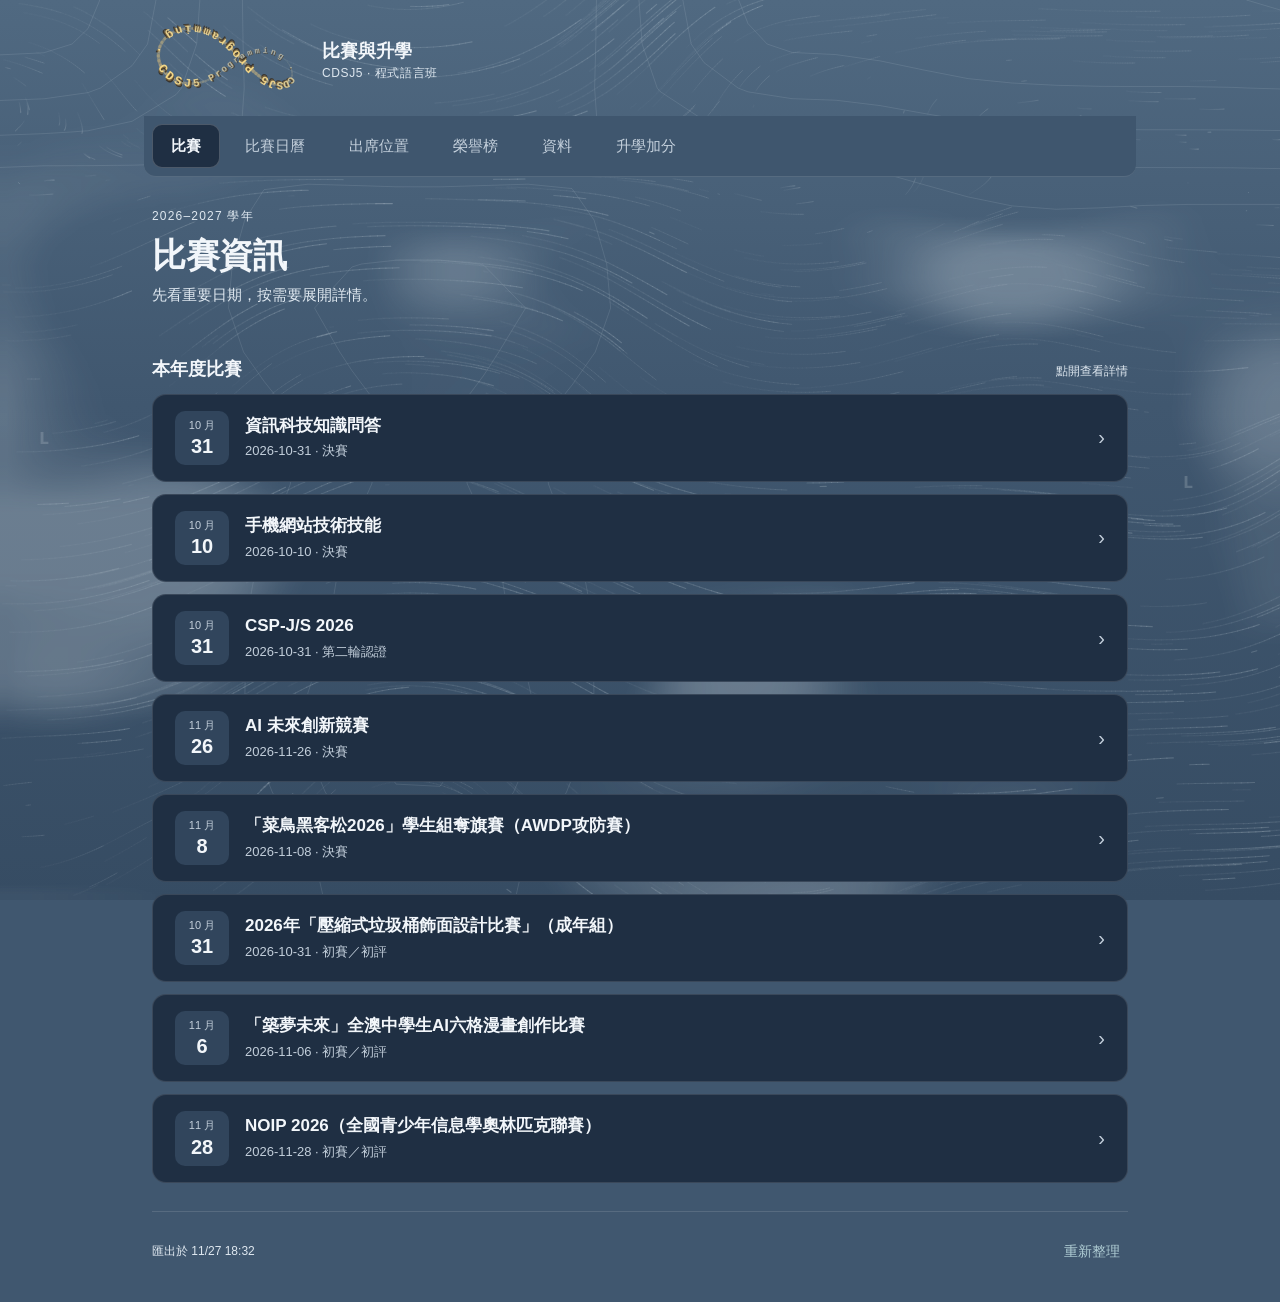
==== commit 61c8ab5e: "NOIP 2026：入選3人、濠江中學電腦室、08:15報到、准考證下載" ====
--- a/index.html
+++ b/index.html
@@ -8,13 +8,13 @@
 <meta name="theme-color" content="#3c536b">
 <title>比賽與升學 · CDSJ5</title>
 <link rel="icon" href="data:image/svg+xml,%3Csvg xmlns='http://www.w3.org/2000/svg' viewBox='0 0 64 64'%3E%3Crect width='64' height='64' rx='14' fill='%231f2f43'/%3E%3Cpath d='M32 32C22 20 9 22 9 32s13 12 23 0s23-10 23 0s-13 12-23 0' fill='none' stroke='%23f0d59a' stroke-width='5' stroke-linecap='round'/%3E%3C/svg%3E">
-<link rel="stylesheet" href="./styles_20261119143533.css">
+<link rel="stylesheet" href="./styles_20261127183250.css">
 <script src="./p5.min_202610071530.js" defer></script>
 <script src="./marked.umd_202610071530.js" defer></script>
 <script src="./purify.min_202610071530.js" defer></script>
-<script src="./background_20261119143533.js" defer></script>
-<script src="./logo_20261119143533.js" defer></script>
-<script src="./app_20261119143533.js" defer></script>
+<script src="./background_20261127183250.js" defer></script>
+<script src="./logo_20261127183250.js" defer></script>
+<script src="./app_20261127183250.js" defer></script>
 </head>
 <body>
 <div id="background" aria-hidden="true"></div>
--- a/styles_20261127183250.css
+++ b/styles_20261127183250.css
@@ -0,0 +1,253 @@
+/* 比賽與升學 · CDSJ5 — 柔和灰藍配色，內容優先；背景只作淡色襯托。 */
+:root{
+  --page:#40576f;--page-top:#506981;--page-bottom:#364c63;
+  --surface:#1f2f43;--surface-2:#27394e;--surface-3:#31455c;
+  --ink:#f2f6fa;--muted:#c3cfdb;--accent:#afcdd4;--accent-ink:#12303a;
+  --gold:#f0d59a;--gold-soft:#e6c57e26;--line:#ffffff1f;--line-strong:#ffffff33;
+  --radius:14px;
+  font-family:-apple-system,BlinkMacSystemFont,"PingFang TC","Microsoft JhengHei","Noto Sans TC",sans-serif;
+  font-size:16px;line-height:1.65;color:var(--ink);background:var(--page);color-scheme:dark;
+  -webkit-text-size-adjust:100%;
+}
+*{box-sizing:border-box}
+[hidden]{display:none!important}
+body{margin:0;min-height:100vh;overflow-x:hidden}
+body::before{content:"";position:fixed;inset:0;z-index:-1;background:linear-gradient(180deg,var(--page-top),var(--page) 45%,var(--page-bottom))}
+button,input,select,textarea{font:inherit;color:inherit}
+button{cursor:pointer;min-height:44px}
+button,a,summary{-webkit-tap-highlight-color:transparent}
+a{color:var(--accent);text-decoration:none}
+a:hover{text-decoration:underline}
+:focus-visible{outline:3px solid #d7e9ed;outline-offset:2px;border-radius:8px}
+h1,h2,h3,p{margin:0}
+h1{font-size:clamp(26px,3.4vw,34px);line-height:1.3;font-weight:700;letter-spacing:-.3px;margin-top:6px}
+h2{font-size:18px;line-height:1.45;font-weight:650}
+h3{font-size:16px}
+.muted{color:var(--muted);font-size:14px}
+.sr-only{position:absolute;width:1px;height:1px;padding:0;margin:-1px;overflow:hidden;clip:rect(0,0,0,0);white-space:nowrap;border:0}
+.empty{text-align:center;padding:36px 10px;color:var(--muted);font-size:14px}
+
+/* 背景：固定在內容後方，不接收任何指標事件。 */
+#background{position:fixed;inset:0;z-index:0;overflow:hidden;pointer-events:none;opacity:.55}
+#background canvas{display:block}
+#background[data-mode="none"]{display:none}
+#background.is-fallback{background:url("data:image/svg+xml,%3Csvg xmlns='http://www.w3.org/2000/svg' viewBox='0 0 1200 800' preserveAspectRatio='none'%3E%3Cg fill='%23e2eef4'%3E%3Cpath opacity='.16' d='M0 190C220 150 420 230 640 180S1040 130 1200 170V800H0z'/%3E%3Cpath opacity='.16' d='M0 400C260 340 460 450 700 380S1060 330 1200 390V800H0z'/%3E%3Cpath opacity='.18' d='M0 640C240 560 520 700 760 610S1080 560 1200 620V800H0z'/%3E%3C/g%3E%3C/svg%3E") center/cover no-repeat}
+
+/* 版面 */
+.shell{position:relative;z-index:1;max-width:1040px;margin:0 auto;padding:0 32px}
+.masthead{display:flex;align-items:center;justify-content:space-between;gap:12px;padding:22px 0 16px}
+.brand{display:flex;align-items:center;gap:14px;min-width:0;color:var(--ink);font-size:18px;font-weight:650;line-height:1.3}
+.brand:hover{text-decoration:none}
+.brand small{display:block;margin-top:3px;font-size:12px;font-weight:400;letter-spacing:.6px;color:var(--muted)}
+.class-logo{position:relative;display:block;flex:none;width:156px;height:78px}
+.class-logo canvas{position:absolute;inset:0;width:100%!important;height:100%!important;display:block}
+.logo-fallback{width:100%;height:100%;display:block}
+.logo-ready .logo-fallback{display:none}
+nav{position:sticky;top:0;z-index:3;display:flex;gap:6px;margin:0 -8px;padding:8px;background:#3f566e;border-bottom:1px solid var(--line);border-radius:0 0 12px 12px}
+.nav{flex:0 0 auto;border:1px solid transparent;background:transparent;color:var(--muted);border-radius:10px;padding:0 18px;font-size:15px;white-space:nowrap}
+.nav:hover{background:#ffffff0f;color:var(--ink)}
+.nav.active{background:var(--surface);border-color:var(--line-strong);color:var(--ink);font-weight:600}
+
+.page-heading{padding:30px 0 22px}
+#page-kicker{font-size:12px;letter-spacing:1.2px;color:var(--accent)}
+#page-description{margin-top:6px;color:var(--muted);font-size:15px}
+#content{min-width:0}
+#status-banner{padding:12px 16px;margin-bottom:18px;border-radius:12px;background:#4f3d22;color:#ffe3a8;font-size:14px}
+footer{display:flex;justify-content:space-between;align-items:center;gap:12px;margin-top:28px;padding:18px 0 28px;border-top:1px solid var(--line);color:var(--muted);font-size:12px}
+
+/* 卡片與按鈕 */
+.card{background:var(--surface);border:1px solid var(--line);border-radius:var(--radius);overflow:hidden;margin-bottom:12px}
+.primary,.secondary{border-radius:10px;padding:0 18px;font-size:15px;font-weight:600;white-space:nowrap}
+.primary{border:1px solid var(--accent);background:var(--accent);color:var(--accent-ink)}
+.primary:hover{background:#c3dbe0}
+.secondary{background:var(--surface-2);border:1px solid var(--line-strong);color:var(--ink)}
+.text-button{display:inline-flex;align-items:center;min-height:44px;background:transparent;border:0;color:var(--accent);padding:0 8px;font-size:14px;border-radius:8px}
+.text-button:hover{text-decoration:underline}
+.pill{font-size:12px;border-radius:6px;padding:3px 8px;background:var(--surface-3);color:var(--muted);white-space:nowrap}
+.section-heading{display:flex;justify-content:space-between;align-items:baseline;gap:12px;margin:26px 0 12px}
+.section-heading small{color:var(--muted);font-size:12px;text-align:right}
+
+.featured{display:flex;align-items:center;justify-content:space-between;gap:20px;padding:22px 24px;background:var(--surface-2);border-color:var(--line-strong);border-left:3px solid var(--accent)}
+.featured .eyebrow{font-size:13px;color:var(--accent);margin-bottom:2px}
+.featured h2{font-size:20px}
+.featured p:not(.eyebrow){font-size:14px;color:var(--muted);margin-top:4px}
+
+/* 可展開項目 */
+summary{list-style:none;cursor:pointer}
+summary::-webkit-details-marker{display:none}
+details>summary{display:flex;align-items:center;gap:16px;padding:16px 22px;min-height:56px}
+details.card>summary:hover{background:#ffffff08}
+.chevron{flex:none;font-size:20px;color:var(--muted);transition:transform .2s}
+details[open]>summary>.chevron{transform:rotate(90deg)}
+.competition-title{flex:1;min-width:0}
+.competition-title h2{font-size:17px}
+.competition-title p{font-size:13px;color:var(--muted);margin-top:2px}
+.date-block{flex:none;width:54px;padding:8px 4px;border-radius:10px;background:var(--surface-3);text-align:center;line-height:1.1}
+.date-block small{display:block;font-size:11px;color:var(--muted);margin-bottom:4px}
+.date-block strong{display:block;font-size:20px;font-weight:650;color:var(--ink)}
+.detail-body{padding:0 22px 20px;border-top:1px solid var(--line)}
+.detail-body>.primary{margin-right:6px}
+.kv{display:grid;grid-template-columns:96px 1fr;gap:10px 18px;margin:0 0 16px;padding-top:18px;font-size:14px}
+.kv dt{color:var(--muted)}
+.kv dd{margin:0;white-space:pre-line;overflow-wrap:anywhere}
+.subdetail{border-top:1px solid var(--line);margin-top:14px}
+.subdetail+.subdetail{margin-top:0}
+.subdetail>summary{padding:0;min-height:48px;justify-content:space-between;font-size:14px;color:var(--muted)}
+.subdetail>summary:hover{color:var(--ink)}
+.subdetail .kv{padding-top:6px}
+.team-row{padding:12px 0;border-top:1px solid #ffffff12}
+.team-row p{margin-top:4px;font-size:13px;color:var(--muted)}
+.student{font-size:16px;font-weight:600}
+.student small{display:block;font-size:12px;font-weight:400;color:var(--muted)}
+.team-row .students{margin-bottom:0}
+
+/* 搜尋、篩選、學年切換 */
+.searchbar{display:flex;gap:10px;margin-bottom:18px}
+.searchbar input,.searchbar select,.field select{min-height:48px;border:1px solid var(--line-strong);background:var(--surface);color:var(--ink);border-radius:12px;font-size:16px}
+.searchbar input{flex:1;min-width:0;padding:0 16px}
+.searchbar input::placeholder{color:#93a6b9}
+.searchbar select{flex:none;max-width:150px;padding:0 10px}
+.tabs{display:inline-flex;gap:4px;margin-bottom:16px;padding:4px;background:#1f2f43b3;border:1px solid var(--line);border-radius:12px}
+.tabs button{border:0;background:transparent;color:var(--muted);border-radius:9px;padding:0 18px;font-size:15px}
+.tabs button small{font-size:12px;opacity:.85}
+.tabs button.active{background:var(--surface-3);color:var(--ink);font-weight:600}
+
+/* 出席位置 */
+.venue{padding:20px 22px;margin-bottom:18px}
+.venue>p{font-size:14px;color:var(--muted);margin:4px 0 12px}
+.venue .kv{padding-top:0;margin-bottom:0}
+.times{display:flex;flex-wrap:wrap;gap:8px 36px;padding-top:12px;border-top:1px solid var(--line);font-size:14px;color:var(--muted)}
+.times strong{font-size:20px;color:var(--ink);margin-right:6px}
+.times small{display:block;font-size:13px}
+.venue>.notice-rule{margin:12px 0 0;font-size:13px}
+.attendance-grid{display:grid;grid-template-columns:repeat(2,minmax(0,1fr));gap:12px}
+.attendance-grid .card{margin:0}
+.attendance-grid>.empty{grid-column:1/-1}
+.room-heading{display:flex;align-items:center;justify-content:space-between;gap:10px;padding:14px 20px;border-bottom:1px solid var(--line)}
+.room-number{font-size:22px;font-weight:650;color:var(--accent)}
+.room-number small{font-size:13px;font-weight:400;color:var(--muted)}
+.attend-body{padding:16px 20px 6px}
+.students{display:flex;flex-wrap:wrap;gap:8px 20px;margin-bottom:10px}
+.attend-body .muted{font-size:13px;margin-bottom:4px}
+.attend-body .text-button{padding-left:0}
+.attend-body .subdetail{margin-top:4px}
+
+/* 成績：同一張表，手機改為逐筆卡片。 */
+.results-note{color:var(--muted);font-size:13px;margin-bottom:14px}
+.results-table-wrap{overflow:hidden}
+.results-table{width:100%;border-collapse:collapse;table-layout:fixed;font-size:14px}
+.results-table th{padding:12px 16px;text-align:left;font-size:12px;font-weight:500;color:var(--muted);background:#ffffff0a;border-bottom:1px solid var(--line)}
+.results-table th:nth-child(1){width:17%}.results-table th:nth-child(2){width:16%}.results-table th:nth-child(3){width:30%}.results-table th:nth-child(4){width:9%;text-align:right}.results-table th:nth-child(5){width:28%}
+.results-table td{padding:14px 16px;border-bottom:1px solid var(--line);vertical-align:top;overflow-wrap:anywhere}
+.results-table tr:last-child td{border-bottom:0}
+.results-table td small{display:block;margin-top:3px;font-size:12px;font-weight:400;line-height:1.5;color:var(--muted)}
+.results-table .student{font-size:15px}
+.results-table .empty{text-align:center}
+.result-date strong{font-size:13px;font-weight:500;white-space:nowrap}
+.result-score-cell{text-align:right}
+.result-score-cell strong{font-size:20px;line-height:1.3;color:var(--accent)}
+.award-label{font-size:13px;line-height:1.6}
+.award-label.is-award{display:inline-block;padding:2px 9px;border-radius:6px;background:var(--gold-soft);color:var(--gold)}
+
+/* 榮譽榜 */
+.honour{padding:16px 20px}
+.honour-top{display:flex;align-items:center;justify-content:space-between;gap:10px;margin-bottom:6px}
+.honour-date{font-size:13px;font-weight:600;color:var(--accent)}
+.honour h3{font-size:16px;line-height:1.5;margin-bottom:8px}
+.honour-students{margin-top:10px;font-size:15px;line-height:1.75;white-space:pre-line;overflow-wrap:anywhere}
+.honour-org{margin-top:8px;font-size:12px;line-height:1.6;color:var(--muted);overflow-wrap:anywhere}
+
+/* 資料頁 */
+.document>summary{justify-content:space-between;font-size:16px;font-weight:600}
+.document-body{padding:0 22px 20px;font-size:14px;overflow-wrap:anywhere}
+.document-body p{margin-bottom:12px}
+.document-body h1{font-size:20px;margin:0 0 10px}
+.document-body h2{font-size:17px;margin:20px 0 10px}
+.document-body h3{font-size:15px;margin:18px 0 8px}
+.document-body table{display:block;max-width:100%;overflow-x:auto;border-collapse:collapse}
+.document-body td,.document-body th{padding:8px;border:1px solid var(--line);min-width:95px;text-align:left;vertical-align:top}
+.document-body th{background:#ffffff0a;color:var(--muted);font-weight:500}
+.document-body ul,.document-body ol{padding-left:22px}
+.document-body blockquote{margin:12px 0;padding-left:13px;border-left:3px solid var(--accent);color:var(--muted)}
+.document-body code{font-family:ui-monospace,Menlo,monospace;font-size:.92em}
+.source-link{display:flex;align-items:center;min-height:48px;padding:8px 0;border-bottom:1px solid var(--line)}
+#admissions-guide{display:block;width:100%;border:0;min-height:900px}
+.guide-share{display:flex;flex-wrap:wrap;align-items:center;gap:6px 10px;margin:0 0 12px;font-size:.95rem}
+.guide-share a{overflow-wrap:anywhere}
+.guide-share button{min-height:36px;padding:4px 12px;border:1px solid var(--line);border-radius:8px;background:transparent;color:inherit;font:inherit;cursor:pointer}
+.public-notices .document-body{padding-top:18px}
+.public-notices .document-body h2{margin-top:0}
+.public-notices .source-link:last-child{border-bottom:0}
+.attendance-grid{margin-bottom:12px}
+.roster-label{margin:14px 0 8px!important;padding-top:12px;border-top:1px solid var(--line);font-size:12px!important}
+.venue .students{margin-bottom:0}
+.attendance-grid .room-heading:last-child{border-bottom:0}
+
+/* 提示 */
+/* 比賽日曆 */
+.cal-list{padding:4px 0}
+.cal-row{display:flex;align-items:center;gap:14px;padding:12px 22px;border-top:1px solid #ffffff12;font-size:14px}
+.cal-row:first-child{border-top:0}
+.cal-row p{overflow-wrap:anywhere}
+.cal-row .competition-title h3{font-size:15px;font-weight:600}
+.cal-when{flex:none;width:54px;text-align:center;color:var(--muted);font-variant-numeric:tabular-nums}
+.cal-row.is-soon .date-block{background:var(--gold-soft)}
+.cal-row.is-soon .date-block strong{color:var(--gold)}
+.pill.cal-gold{background:var(--gold-soft);color:var(--gold)}
+.pill.cal-est{margin-left:4px;vertical-align:middle}
+.cal-tabs{display:flex;flex-wrap:wrap;width:fit-content;max-width:100%}
+.cal-foot{margin-top:18px}
+@media(max-width:640px){.cal-row{padding:12px 16px}.cal-tabs button{padding:0 12px}}
+#to-top{position:fixed;right:16px;bottom:calc(18px + env(safe-area-inset-bottom,0px));z-index:9;min-height:44px;padding:0 14px;border-radius:999px;border:1px solid var(--line-strong);background:var(--surface);color:var(--ink);font-size:13px;box-shadow:0 4px 14px #0000004d}
+#toast{position:fixed;left:50%;bottom:28px;transform:translateX(-50%);z-index:10;max-width:calc(100% - 32px);padding:10px 18px;border-radius:10px;background:#e3eef1;color:#12303a;font-size:14px}
+
+@media(max-width:820px){.shell{padding:0 24px}}
+@media(max-width:640px){
+  .shell{padding:0 16px}
+  .masthead{padding:14px 0 10px}
+  .brand{gap:10px;font-size:16px}
+  .brand small{font-size:12px;letter-spacing:.3px}
+  .class-logo{width:112px;height:58px}
+  nav{gap:2px;margin:0 -16px;padding:6px 10px;border-radius:0}
+  .nav{flex:1 1 auto;padding:0 4px;font-size:14px}
+  .page-heading{padding:22px 0 18px}
+  .featured{display:block;padding:18px}
+  .featured .primary{width:100%;margin-top:14px}
+  details>summary{padding:14px 16px;gap:12px}
+  .competition-title h2{font-size:16px}
+  .date-block{width:50px}
+  .detail-body{padding:0 16px 16px}
+  .detail-body>.primary{width:100%;margin:0 0 4px}
+  .kv{grid-template-columns:78px 1fr;gap:8px 12px}
+  .attendance-grid{grid-template-columns:1fr}
+  .venue{padding:18px 16px}
+  .room-heading{padding:14px 16px}
+  .attend-body{padding:14px 16px 4px}
+  .searchbar{gap:8px}
+  .searchbar select{max-width:122px;font-size:15px}
+  .tabs{display:flex}
+  .tabs button{flex:1;padding:0 4px;font-size:14px}
+  .honour{padding:14px 16px}
+  .document-body{padding:0 16px 16px}
+  footer{padding-bottom:max(22px,env(safe-area-inset-bottom))}
+  #toast{bottom:20px}
+
+  .results-table,.results-table tbody{display:block}
+  .results-table thead{display:none}
+  .results-table tr{display:grid;grid-template-columns:minmax(0,1fr) auto;gap:6px 14px;padding:16px;border-bottom:1px solid var(--line)}
+  .results-table tr:last-child{border-bottom:0}
+  .results-table td{display:block;padding:0;border:0}
+  .result-date{grid-column:1/-1;display:flex!important;align-items:baseline;justify-content:space-between;gap:8px;color:var(--muted)}
+  .result-date small{margin-top:0!important}
+  .result-person{grid-column:1;grid-row:2}
+  .result-score-cell{grid-column:2;grid-row:2}
+  .result-score-cell small{display:inline!important;margin-left:2px}
+  .result-competition{grid-column:1/-1;line-height:1.5}
+  .result-award{grid-column:1/-1}
+  .results-table td.empty{grid-column:1/-1}
+  .results-table .student{font-size:16px}
+}
+@media(prefers-reduced-motion:reduce){*{transition:none!important;scroll-behavior:auto!important}}
+
+/* 直接落在背景上的說明文字用較亮的顏色，確保在淺色浪面上仍清楚。 */
+#page-kicker,#page-description,.results-note,.section-heading small,footer,.brand small{color:#dfe8f0}
